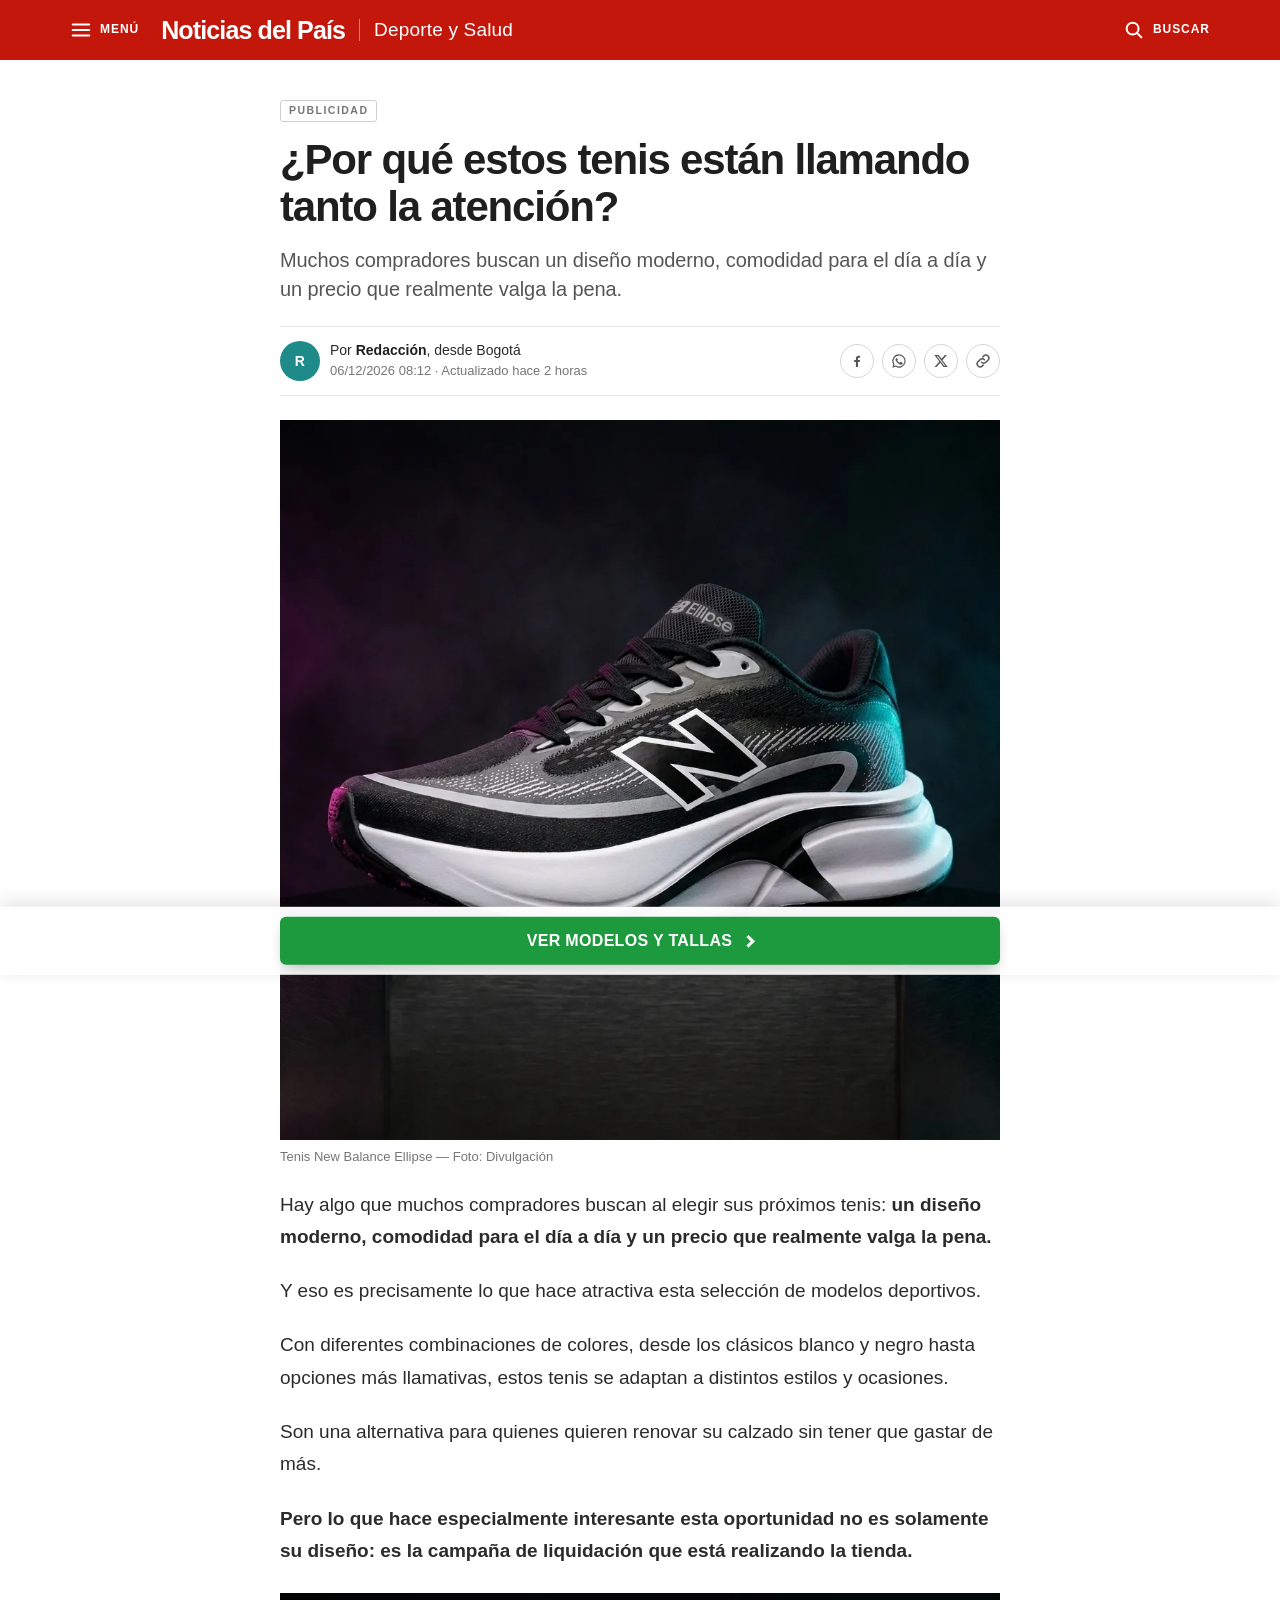
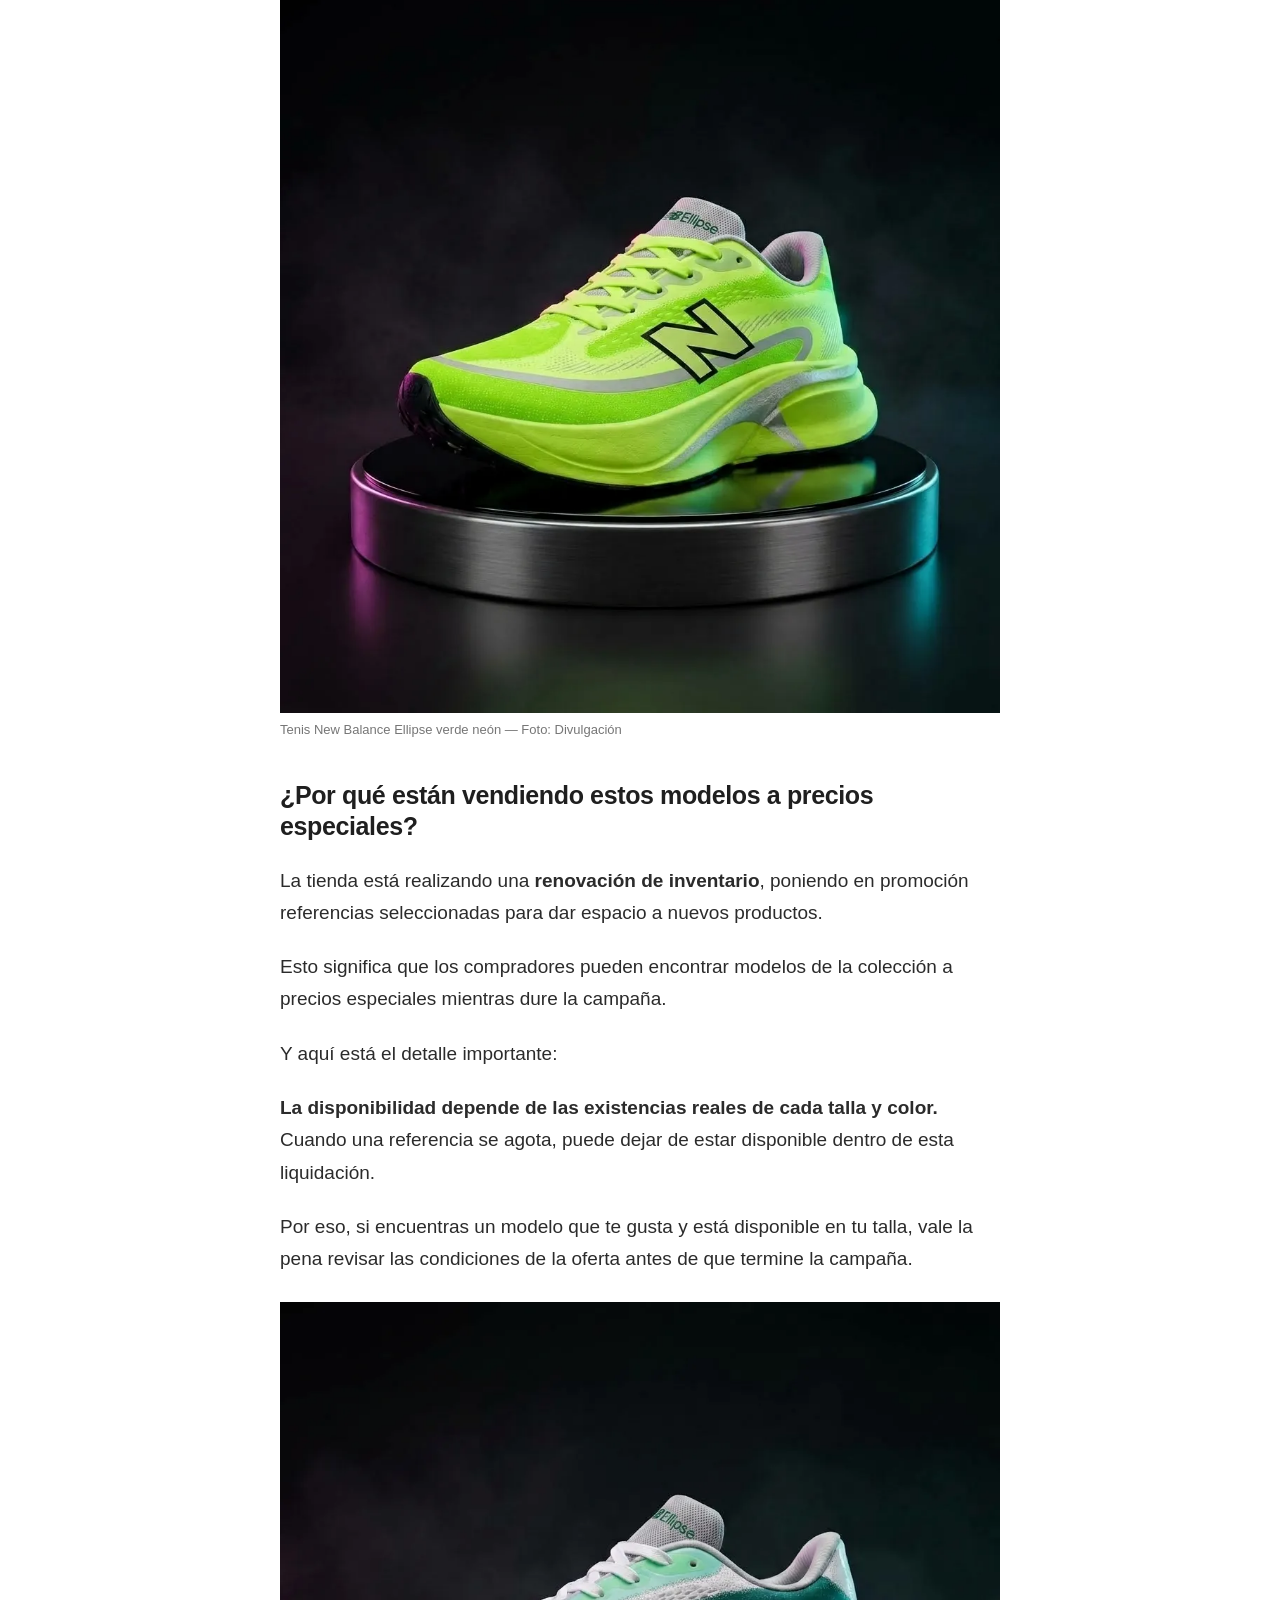
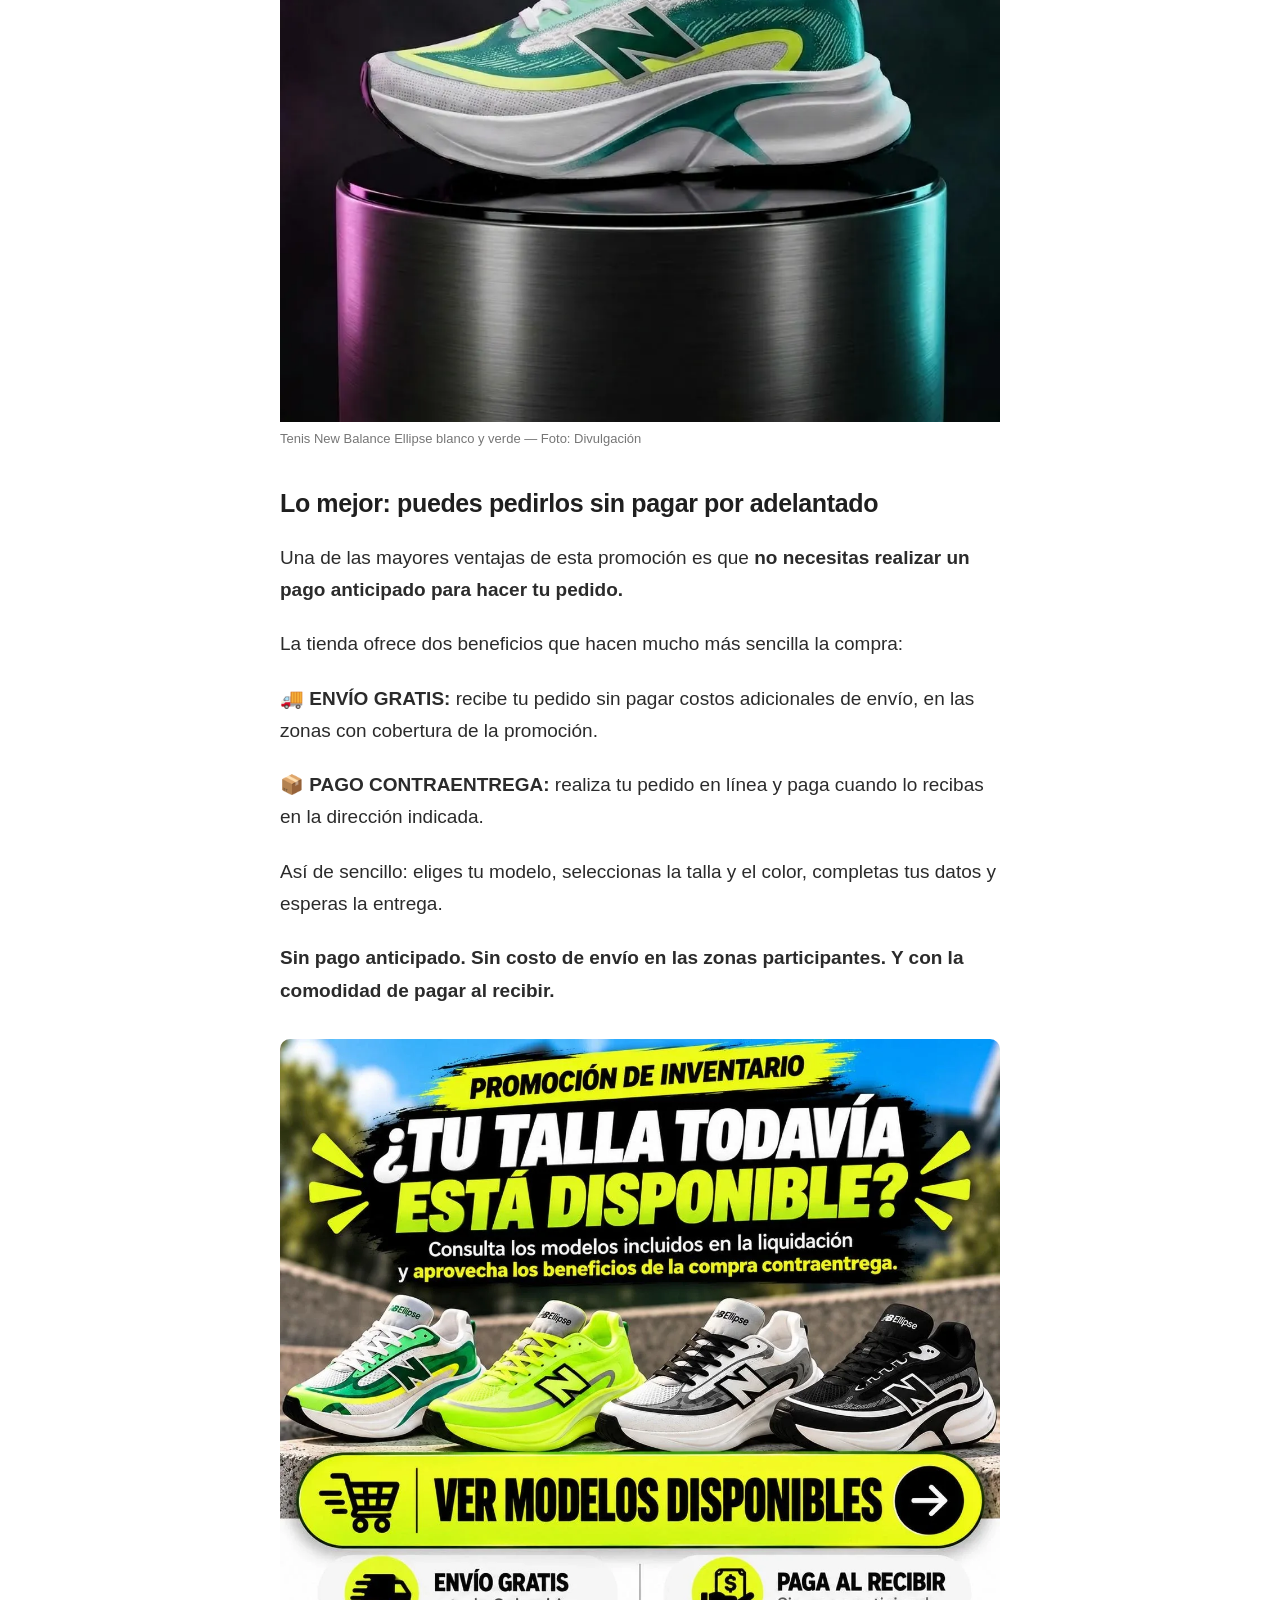
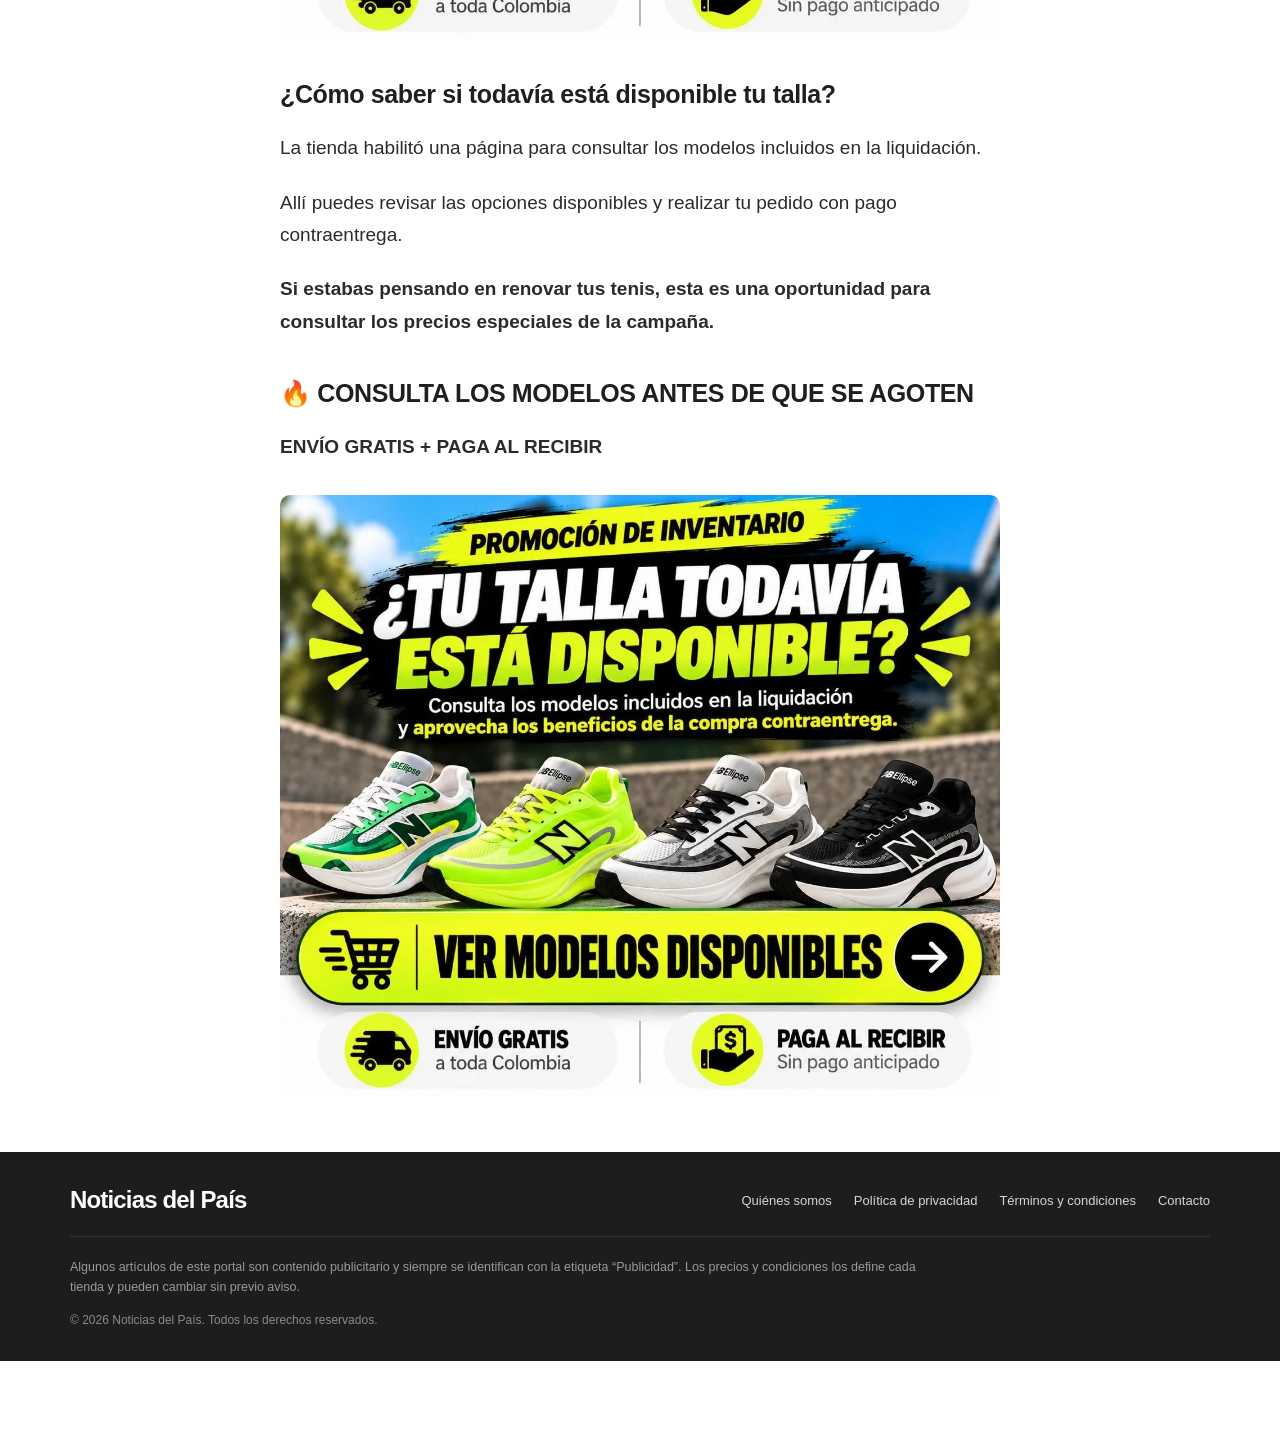
==== new-balance-ellipse-v2/index.html @ cc27272f "Versión 2 del artículo con nueva copy y banner como botón Co-Authored-By: Claude Opus 5.5 <noreply@a" ====
<!DOCTYPE html><html lang="es-CO"><head>
<meta charset="utf-8">
<meta name="viewport" content="width=device-width, initial-scale=1">
<title>¿Por qué estos tenis están llamando tanto la atención?</title>
<meta name="description" content="Promoción de inventario: consulta los modelos incluidos en la liquidación, con envío gratis y pago contraentrega.">
<meta name="robots" content="noindex, nofollow">
<meta property="og:type" content="article">
<meta property="og:title" content="¿Por qué estos tenis están llamando tanto la atención?">
<meta property="og:description" content="Promoción de inventario: consulta los modelos incluidos en la liquidación, con envío gratis y pago contraentrega.">
<meta property="og:image" content="https://noticiasdelpais.online/images/ellipse-banner-liquidacion.webp">
<meta property="og:url" content="https://noticiasdelpais.online/new-balance-ellipse-v2/">
<meta property="og:locale" content="es_CO">
<meta name="twitter:card" content="summary_large_image">
<link rel="stylesheet" href="/css/advertorial.css">
<style>.adv-cta--img a{display:block;border-radius:10px;overflow:hidden}.adv-cta--img img{display:block;width:100%;height:auto}:root{--adv-primary:#c4170c;--adv-primary-dark:#9e1209;--adv-cta:#1d9a3e;--adv-cta-text:#ffffff;--adv-bg:#ffffff;--adv-text:#2b2b2b;--adv-muted:#555555;--adv-link:#c4170c;--adv-width:720px;--adv-btn-radius:6px;}</style>

<!-- Seguimiento: deja "" en lo que no uses. "on": "click" | "load" | "none" -->
<script>window.ADV_TRACK={"ga":"","gaEvent":"clic_oferta","ads":"","tb":"","tbEvent":"lead","tbView":true,"on":"click","read":true,"page":"new-balance-ellipse-v2"};</script>
<!-- Google Analytics 4: descomenta y reemplaza G-XXXXXXXXXX
<script async src="https://www.googletagmanager.com/gtag/js?id=G-XXXXXXXXXX"></script>
<script>window.dataLayer=window.dataLayer||[];function gtag(){dataLayer.push(arguments);}gtag('js',new Date());gtag('config',"G-XXXXXXXXXX");</script>
-->
<!-- Taboola: descomenta y reemplaza 0000000 por el ID de tu cuenta
<script>window._tfa=window._tfa||[];window._tfa.push({notify:'event',name:'page_view',id:0000000});!function(t,f,a,x){if(!document.getElementById(x)){t.async=1;t.src=a;t.id=x;f.parentNode.insertBefore(t,f);}}(document.createElement('script'),document.getElementsByTagName('script')[0],'//cdn.taboola.com/libtrc/unip/0000000/tfa.js','tb_tfa_script');</script>
-->

</head>
<body data-pass-params="1">


<header class="adv-header">
  <div class="adv-header-in">
    <button class="adv-menu-btn" type="button" data-drawer-open="" aria-label="Abrir menú">
      <svg viewBox="0 0 24 24" aria-hidden="true"><path d="M3 6h18M3 12h18M3 18h18"></path></svg><span class="adv-menu-txt">MENÚ</span>
    </button>
    <a class="adv-brand" href="/">Noticias del País</a>
    <span class="adv-editoria">Deporte y Salud</span>
    <span class="adv-header-sp"></span>
    <button class="adv-search-btn" type="button" data-search-open="" aria-label="Buscar">
      <svg viewBox="0 0 24 24" aria-hidden="true"><circle cx="10.5" cy="10.5" r="6.5"></circle><path d="m20 20-4.6-4.6"></path></svg><span class="adv-search-txt">BUSCAR</span>
    </button>
  </div>
  <form class="adv-search" action="/" method="get" role="search" data-search="" hidden="">
    <div class="adv-search-in">
      <input type="search" name="q" placeholder="Buscar en Noticias del País" aria-label="Buscar" autocomplete="off">
      <button type="submit">Buscar</button>
    </div>
  </form>
</header>
<div class="adv-drawer" data-drawer="">
  <div class="adv-drawer-bg" data-drawer-close=""></div>
  <div class="adv-drawer-panel" role="dialog" aria-label="Menú">
    <div class="adv-drawer-head"><a class="adv-brand" href="/">Noticias del País</a><button class="adv-drawer-close" type="button" data-drawer-close="" aria-label="Cerrar menú">×</button></div>
    <nav>
      <a href="/">Inicio</a>
      <a href="/seccion/deporte-y-salud">Deporte y Salud</a>
      <a href="/seccion/hogar-y-cocina">Hogar y Cocina</a>
      <a href="/seccion/tecnologia">Tecnología</a>
      <a href="/seccion/moda-y-belleza">Moda y Belleza</a>
    </nav>
    <nav class="adv-drawer-legal">
      <a href="/quienes-somos">Quiénes somos</a>
      <a href="/politica-de-privacidad">Política de privacidad</a>
      <a href="/terminos-y-condiciones">Términos y condiciones</a>
      <a href="/contacto">Contacto</a>
    </nav>
  </div>
</div>

<main class="adv-main">
  <article class="adv-article" data-article="">
    <p class="adv-adlabel">Publicidad</p>
    <h1 class="adv-headline">¿Por qué estos tenis están llamando tanto la atención?</h1>
    <p class="adv-sub">Muchos compradores buscan un diseño moderno, comodidad para el día a día y un precio que realmente valga la pena.</p>
    <div class="adv-meta">
      <div class="adv-author">
        <span class="adv-avatar adv-avatar--initial" style="background:#1f8a8a" aria-hidden="true">R</span>
        <div>
          <p class="adv-author-by">Por <strong>Redacción</strong>, desde Bogotá</p>
          <p class="adv-author-date"><span class="adv-date" data-date="data">13/10/2026</span> 08:12 · Actualizado hace 2 horas</p>
        </div>
      </div>
      <div class="adv-share" aria-label="Compartir">
        <a href="https://www.facebook.com/sharer/sharer.php?u=https%3A%2F%2Fnoticiasdelpais.online%2Fnew-balance-ellipse-v2%2F" data-share="facebook" aria-label="Compartir en Facebook" title="Compartir en Facebook" target="_blank" rel="noopener"><svg viewBox="0 0 24 24" aria-hidden="true"><path d="M13.5 21v-7.6h2.6l.4-3h-3V8.5c0-.9.3-1.5 1.5-1.5h1.6V4.3a21 21 0 0 0-2.3-.1c-2.3 0-3.9 1.4-3.9 4V10.4H7.8v3h2.6V21h3.1z"></path></svg></a>
        <a href="https://api.whatsapp.com/send?text=%C2%BFPor%20qu%C3%A9%20estos%20tenis%20est%C3%A1n%20llamando%20tanto%20la%20atenci%C3%B3n%3F%20https%3A%2F%2Fnoticiasdelpais.online%2Fnew-balance-ellipse-v2%2F" data-share="whatsapp" aria-label="Compartir en WhatsApp" title="Compartir en WhatsApp" target="_blank" rel="noopener"><svg viewBox="0 0 24 24" aria-hidden="true"><path d="M12 2a10 10 0 0 0-8.6 15.1L2 22l5-1.3A10 10 0 1 0 12 2zm0 18.2a8.2 8.2 0 0 1-4.2-1.2l-.3-.2-3 .8.8-2.9-.2-.3A8.2 8.2 0 1 1 12 20.2zm4.5-6.1c-.2-.1-1.5-.7-1.7-.8-.2-.1-.4-.1-.6.1l-.8 1c-.1.2-.3.2-.5.1a6.7 6.7 0 0 1-3.3-2.9c-.2-.4.2-.4.7-1.3.1-.2 0-.3 0-.4l-.8-1.8c-.2-.5-.4-.4-.6-.4h-.5a1 1 0 0 0-.7.3 3 3 0 0 0-.9 2.2 5.2 5.2 0 0 0 1.1 2.7 11.8 11.8 0 0 0 4.5 4c1.7.7 2.3.8 3.2.6.5-.1 1.5-.6 1.7-1.2.2-.6.2-1.1.2-1.2-.1-.1-.2-.2-.5-.3z"></path></svg></a>
        <a href="https://twitter.com/intent/tweet?url=https%3A%2F%2Fnoticiasdelpais.online%2Fnew-balance-ellipse-v2%2F" data-share="x" aria-label="Compartir en X" title="Compartir en X" target="_blank" rel="noopener"><svg viewBox="0 0 24 24" aria-hidden="true"><path d="M17.8 3h3.1l-6.8 7.7L22 21h-6.2l-4.9-6.4L5.3 21H2.2l7.3-8.3L2 3h6.4l4.4 5.8L17.8 3zm-1.1 16.2h1.7L7.4 4.7H5.6l11.1 14.5z"></path></svg></a>
        <a href="https://noticiasdelpais.online/new-balance-ellipse-v2/" data-share="copy" aria-label="Copiar enlace" title="Copiar enlace" target="_blank" rel="noopener"><svg viewBox="0 0 24 24" aria-hidden="true"><path style="fill:none;stroke:currentColor;stroke-width:2.2;stroke-linecap:round" d="M10 14a4.5 4.5 0 0 0 6.4 0l3-3a4.5 4.5 0 0 0-6.4-6.4l-1.2 1.2M14 10a4.5 4.5 0 0 0-6.4 0l-3 3a4.5 4.5 0 0 0 6.4 6.4l1.2-1.2"></path></svg></a>
      </div>
    </div>
    <figure class="adv-figure adv-hero">
      <a href="https://tiendaviral.online/products/tenis-new-balance-ellipse" data-cta=""><img src="/images/ellipse-negro.webp" alt="Tenis New Balance Ellipse" width="1024" height="1024" fetchpriority="high" decoding="async"></a>
      <figcaption>Tenis New Balance Ellipse — Foto: Divulgación</figcaption>
    </figure>

    <div class="adv-body">
      <p class="adv-p">Hay algo que muchos compradores buscan al elegir sus próximos tenis: <strong>un diseño moderno, comodidad para el día a día y un precio que realmente valga la pena.</strong></p>
      <p class="adv-p">Y eso es precisamente lo que hace atractiva esta selección de modelos deportivos.</p>
      <p class="adv-p">Con diferentes combinaciones de colores, desde los clásicos blanco y negro hasta opciones más llamativas, estos tenis se adaptan a distintos estilos y ocasiones.</p>
      <p class="adv-p">Son una alternativa para quienes quieren renovar su calzado sin tener que gastar de más.</p>
      <p class="adv-p"><strong>Pero lo que hace especialmente interesante esta oportunidad no es solamente su diseño: es la campaña de liquidación que está realizando la tienda.</strong></p>
      <figure class="adv-figure"><a href="https://tiendaviral.online/products/tenis-new-balance-ellipse" data-cta=""><img src="/images/ellipse-verde-neon.webp" alt="Tenis New Balance Ellipse verde neón" width="1024" height="1024" loading="lazy" decoding="async"></a><figcaption>Tenis New Balance Ellipse verde neón — Foto: Divulgación</figcaption></figure>
      <h2 class="adv-h2">¿Por qué están vendiendo estos modelos a precios especiales?</h2>
      <p class="adv-p">La tienda está realizando una <strong>renovación de inventario</strong>, poniendo en promoción referencias seleccionadas para dar espacio a nuevos productos.</p>
      <p class="adv-p">Esto significa que los compradores pueden encontrar modelos de la colección a precios especiales mientras dure la campaña.</p>
      <p class="adv-p">Y aquí está el detalle importante:</p>
      <p class="adv-p"><strong>La disponibilidad depende de las existencias reales de cada talla y color.</strong> Cuando una referencia se agota, puede dejar de estar disponible dentro de esta liquidación.</p>
      <p class="adv-p">Por eso, si encuentras un modelo que te gusta y está disponible en tu talla, vale la pena revisar las condiciones de la oferta antes de que termine la campaña.</p>
      <figure class="adv-figure"><a href="https://tiendaviral.online/products/tenis-new-balance-ellipse" data-cta=""><img src="/images/ellipse-blanco-verde.webp" alt="Tenis New Balance Ellipse blanco y verde" width="1024" height="1024" loading="lazy" decoding="async"></a><figcaption>Tenis New Balance Ellipse blanco y verde — Foto: Divulgación</figcaption></figure>
      <h2 class="adv-h2">Lo mejor: puedes pedirlos sin pagar por adelantado</h2>
      <p class="adv-p">Una de las mayores ventajas de esta promoción es que <strong>no necesitas realizar un pago anticipado para hacer tu pedido.</strong></p>
      <p class="adv-p">La tienda ofrece dos beneficios que hacen mucho más sencilla la compra:</p>
      <p class="adv-p"><strong>🚚 ENVÍO GRATIS:</strong> recibe tu pedido sin pagar costos adicionales de envío, en las zonas con cobertura de la promoción.</p>
      <p class="adv-p"><strong>📦 PAGO CONTRAENTREGA:</strong> realiza tu pedido en línea y paga cuando lo recibas en la dirección indicada.</p>
      <p class="adv-p">Así de sencillo: eliges tu modelo, seleccionas la talla y el color, completas tus datos y esperas la entrega.</p>
      <p class="adv-p"><strong>Sin pago anticipado. Sin costo de envío en las zonas participantes. Y con la comodidad de pagar al recibir.</strong></p>
      <div class="adv-cta adv-cta--img"><a href="https://tiendaviral.online/products/tenis-new-balance-ellipse" data-cta=""><img src="/images/ellipse-banner-liquidacion.webp" alt="Ver modelos y tallas disponibles — Envío gratis y paga al recibir" width="1280" height="1067" loading="lazy" decoding="async"></a></div>
      <h2 class="adv-h2">¿Cómo saber si todavía está disponible tu talla?</h2>
      <p class="adv-p">La tienda habilitó una página para consultar los modelos incluidos en la liquidación.</p>
      <p class="adv-p">Allí puedes revisar las opciones disponibles y realizar tu pedido con pago contraentrega.</p>
      <p class="adv-p"><strong>Si estabas pensando en renovar tus tenis, esta es una oportunidad para consultar los precios especiales de la campaña.</strong></p>
      <h2 class="adv-h2">🔥 CONSULTA LOS MODELOS ANTES DE QUE SE AGOTEN</h2>
      <p class="adv-p"><strong>ENVÍO GRATIS + PAGA AL RECIBIR</strong></p>
      <div class="adv-cta adv-cta--img"><a href="https://tiendaviral.online/products/tenis-new-balance-ellipse" data-cta=""><img src="/images/ellipse-banner-liquidacion.webp" alt="Ver modelos y tallas disponibles — Envío gratis y paga al recibir" width="1280" height="1067" loading="lazy" decoding="async"></a></div>
    </div>
  </article>


</main>

<footer class="adv-footer">
  <div class="adv-footer-in">
    <div class="adv-footer-top">
      <a class="adv-footer-home" href="/"><span class="adv-brand">Noticias del País</span></a>
      <nav class="adv-footer-links">
        <a href="/quienes-somos">Quiénes somos</a>
        <a href="/politica-de-privacidad">Política de privacidad</a>
        <a href="/terminos-y-condiciones">Términos y condiciones</a>
        <a href="/contacto">Contacto</a>
      </nav>
    </div>
    <div class="adv-footer-disclaimer">Algunos artículos de este portal son contenido publicitario y siempre se identifican con la etiqueta “Publicidad”. Los precios y condiciones los define cada tienda y pueden cambiar sin previo aviso.</div>
    <p class="adv-footer-copy">© <span class="adv-date" data-date="ano">2026</span> Noticias del País. Todos los derechos reservados.</p>
  </div>
</footer>

<div class="adv-sticky" data-sticky="">
  <a class="adv-btn is-pulse" href="https://tiendaviral.online/products/tenis-new-balance-ellipse" data-cta="">VER MODELOS Y TALLAS</a></div>

<script src="/js/advertorial.js" defer=""></script>

</body></html>
---- css/advertorial.css ----
/* Portal de notícias + advertoriais. Cores: aba Aparência (matéria) e Configurações → Portal (página inicial). */
:root {
  --adv-primary: #c4170c;
  --adv-primary-dark: #9e1209;
  --adv-cta: #1d9a3e;
  --adv-cta-text: #ffffff;
  --adv-bg: #ffffff;
  --adv-text: #2b2b2b;
  --adv-muted: #555555;
  --adv-faint: #767676;
  --adv-link: #c4170c;
  --adv-width: 720px;
  --adv-btn-radius: 6px;
  --adv-font: -apple-system, BlinkMacSystemFont, "Segoe UI", Roboto, "Helvetica Neue", "Noto Sans", Arial, sans-serif, "Apple Color Emoji", "Segoe UI Emoji";
  --adv-title-font: var(--adv-font);
  --adv-line: #e5e5e5;
  --adv-soft: #f5f5f5;
  --adv-site: 1180px;
}

*, *::before, *::after { box-sizing: border-box; }
html { -webkit-text-size-adjust: 100%; text-size-adjust: 100%; }
body {
  margin: 0;
  background: var(--adv-bg);
  color: var(--adv-text);
  font-family: var(--adv-font);
  line-height: 1.6;
  -webkit-font-smoothing: antialiased;
  overflow-wrap: break-word;
}
img, video, iframe { max-width: 100%; }
img, video { display: block; height: auto; }
a { color: var(--adv-link); }
strong, b { font-weight: 700; }
mark { background: #fff1a8; color: inherit; padding: 0 .12em; }
button { font: inherit; }
.adv-sr { position: absolute; width: 1px; height: 1px; overflow: hidden; clip: rect(0 0 0 0); white-space: nowrap; }

/* Topo ----------------------------------------------------------------- */
.adv-draft-bar { background: #1f2937; color: #fff; text-align: center; font-size: 13px; padding: 8px 16px; }
.adv-header { background: var(--adv-primary); color: #fff; position: relative; z-index: 30; }
.adv-header-in {
  max-width: var(--adv-site); margin: 0 auto; height: 60px; padding: 0 12px;
  display: flex; align-items: center; gap: 14px;
}
.adv-menu-btn, .adv-search-btn {
  flex: 0 0 auto; display: inline-flex; align-items: center; gap: 8px;
  height: 40px; padding: 0 8px; border: 0; border-radius: 4px; background: none; color: #fff; cursor: pointer;
  font-size: 12px; font-weight: 700; letter-spacing: .08em; text-decoration: none;
}
.adv-menu-btn:hover, .adv-search-btn:hover { background: rgba(255, 255, 255, .12); }
.adv-menu-btn svg, .adv-search-btn svg { width: 22px; height: 22px; fill: none; stroke: currentColor; stroke-width: 2.2; stroke-linecap: round; }
.adv-brand {
  display: inline-flex; align-items: center; min-width: 0;
  color: #fff; text-decoration: none; font-weight: 800; font-size: 25px; line-height: 1; letter-spacing: -.035em; white-space: nowrap;
}
.adv-brand img { height: 32px; width: auto; }
.adv-editoria {
  min-width: 0; padding-left: 14px; border-left: 1px solid rgba(255, 255, 255, .45);
  font-size: 19px; line-height: 1.2; font-weight: 400; letter-spacing: .01em; white-space: nowrap; overflow: hidden; text-overflow: ellipsis;
}
.adv-header-sp { flex: 1; }

.adv-nav { background: #fff; border-bottom: 1px solid var(--adv-line); }
.adv-nav-in {
  max-width: var(--adv-site); margin: 0 auto; padding: 0 12px;
  display: flex; gap: 4px; overflow-x: auto; scrollbar-width: none;
}
.adv-nav-in::-webkit-scrollbar { display: none; }
.adv-nav a {
  flex: 0 0 auto; padding: 12px 10px 10px; border-bottom: 3px solid transparent;
  color: #444; text-decoration: none; font-size: 13.5px; font-weight: 600; white-space: nowrap;
}
.adv-nav a:hover { color: var(--adv-primary); }
.adv-nav a.is-active { color: var(--adv-primary); border-bottom-color: var(--adv-primary); }

/* Menu lateral */
.adv-drawer { position: fixed; inset: 0; z-index: 60; visibility: hidden; }
.adv-drawer.is-open { visibility: visible; }
.adv-drawer-bg { position: absolute; inset: 0; background: rgba(0, 0, 0, .45); opacity: 0; transition: opacity .2s; }
.adv-drawer.is-open .adv-drawer-bg { opacity: 1; }
.adv-drawer-panel {
  position: absolute; top: 0; bottom: 0; left: 0; width: min(320px, 86vw); background: #fff;
  transform: translateX(-100%); transition: transform .22s ease; overflow-y: auto; display: flex; flex-direction: column;
}
.adv-drawer.is-open .adv-drawer-panel { transform: none; }
.adv-drawer-head { display: flex; align-items: center; justify-content: space-between; height: 60px; padding: 0 8px 0 18px; background: var(--adv-primary); color: #fff; }
.adv-drawer-head .adv-brand { font-size: 22px; }
.adv-drawer-close { width: 40px; height: 40px; border: 0; background: none; color: #fff; font-size: 26px; cursor: pointer; }
.adv-drawer nav { padding: 8px 0; }
.adv-drawer nav a { display: block; padding: 13px 20px; color: var(--adv-text); text-decoration: none; font-weight: 600; font-size: 15px; border-bottom: 1px solid var(--adv-soft); }
.adv-drawer nav a:hover { color: var(--adv-primary); background: #fafafa; }

/* Matéria -------------------------------------------------------------- */
.adv-main { max-width: calc(var(--adv-width) + 40px); margin: 0 auto; padding: 36px 20px 56px; }
.adv-adlabel {
  display: inline-block; margin: 0 0 14px; padding: 3px 8px;
  border: 1px solid #cfcfcf; border-radius: 3px;
  font-size: 10.5px; line-height: 1.3; font-weight: 700; letter-spacing: .14em; text-transform: uppercase; color: var(--adv-faint);
}
.adv-headline {
  margin: 0; font-family: var(--adv-title-font);
  font-size: 42px; line-height: 1.12; font-weight: 800; letter-spacing: -.028em; color: #1f1f1f;
}
.adv-sub { margin: 16px 0 0; font-size: 20px; line-height: 1.45; color: var(--adv-muted); letter-spacing: -.005em; }

.adv-meta {
  display: flex; align-items: center; justify-content: space-between; gap: 14px; flex-wrap: wrap;
  margin: 22px 0 0; padding: 14px 0; border-top: 1px solid var(--adv-line); border-bottom: 1px solid var(--adv-line);
}
.adv-author { display: flex; align-items: center; gap: 10px; min-width: 0; }
.adv-author-pic { width: 40px; height: 40px; border-radius: 50%; object-fit: cover; flex: 0 0 auto; }
.adv-author-by { margin: 0; font-size: 14px; line-height: 1.35; color: var(--adv-text); }
.adv-author-by strong { color: #1f1f1f; }
.adv-author-date { margin: 2px 0 0; font-size: 13px; line-height: 1.35; color: var(--adv-faint); }
.adv-share { display: flex; gap: 8px; }
.adv-share a {
  display: inline-grid; place-items: center; width: 34px; height: 34px; border-radius: 50%;
  border: 1px solid #d6d6d6; color: #555; transition: background .15s, color .15s, border-color .15s;
}
.adv-share a:hover { background: var(--adv-primary); border-color: var(--adv-primary); color: #fff; }
.adv-share svg { width: 16px; height: 16px; fill: currentColor; }

.adv-figure { margin: 26px 0 0; }
.adv-hero { margin-top: 24px; }
.adv-figure img, .adv-figure video { width: 100%; }
.adv-figure a { display: block; }
.adv-figure figcaption { margin-top: 8px; font-size: 13px; line-height: 1.45; color: var(--adv-faint); }
.adv-embed { position: relative; aspect-ratio: 16 / 9; background: #000; }
.adv-embed iframe { position: absolute; inset: 0; width: 100%; height: 100%; border: 0; }

.adv-body { margin-top: 6px; }
.adv-p { margin: 22px 0 0; font-size: 19px; line-height: 1.7; }
.adv-p a, .adv-list a, .adv-box a { font-weight: 600; text-underline-offset: 3px; }
.adv-h2 {
  margin: 40px 0 0; font-family: var(--adv-title-font);
  font-size: 25px; line-height: 1.25; font-weight: 800; letter-spacing: -.015em; color: #1f1f1f;
}

.adv-list { margin: 22px 0 0; padding: 0; list-style: none; font-size: 18px; line-height: 1.6; }
.adv-list li { position: relative; padding-left: 34px; margin-top: 12px; }
.adv-list li::before { position: absolute; left: 0; top: .18em; display: grid; place-items: center; width: 22px; height: 22px; border-radius: 50%; font-size: 13px; font-weight: 800; line-height: 1; }
.adv-list--check li::before { content: "✓"; background: #e3f4e7; color: #16843a; }
.adv-list--x li::before { content: "✕"; background: #fde8e7; color: #c62828; font-size: 11px; }
.adv-list--bullet li { padding-left: 22px; }
.adv-list--bullet li::before { content: ""; top: .62em; left: 4px; width: 8px; height: 8px; background: var(--adv-primary); }
.adv-list--number { counter-reset: adv; }
.adv-list--number li { counter-increment: adv; }
.adv-list--number li::before { content: counter(adv); background: var(--adv-primary); color: #fff; font-size: 12px; }

.adv-box { margin: 30px 0 0; padding: 18px 20px; border-left: 4px solid; border-radius: 0 4px 4px 0; font-size: 17px; line-height: 1.6; }
.adv-box-title { margin: 0 0 4px; font-weight: 800; text-transform: uppercase; font-size: 13px; letter-spacing: .07em; }
.adv-box-text { margin: 0; }
.adv-box-text + .adv-box-text { margin-top: 10px; }
.adv-box--alerta { background: #fff8e0; border-color: #e0a100; }
.adv-box--alerta .adv-box-title { color: #8a6100; }
.adv-box--urgente { background: #fdeeed; border-color: #c62828; }
.adv-box--urgente .adv-box-title { color: #b71c1c; }
.adv-box--info { background: var(--adv-soft); border-color: #8d8d8d; }
.adv-box--sucesso { background: #e9f6ec; border-color: #16843a; }
.adv-box--sucesso .adv-box-title { color: #12682e; }

.adv-quote { margin: 34px 0 0; padding: 2px 0 2px 22px; border-left: 4px solid var(--adv-primary); }
.adv-quote-text { margin: 0; font-family: var(--adv-title-font); font-size: 22px; line-height: 1.45; font-weight: 700; letter-spacing: -.01em; color: #1f1f1f; }
.adv-quote-text + .adv-quote-text { margin-top: 10px; }
.adv-quote cite { display: block; margin-top: 10px; font-style: normal; font-size: 14px; color: var(--adv-faint); }

/* Leia também */
.adv-related { margin: 32px 0 0; padding: 14px 0 4px; border-top: 3px solid var(--adv-primary); }
.adv-related-title { margin: 0 0 4px; font-size: 13px; font-weight: 800; letter-spacing: .07em; text-transform: uppercase; color: var(--adv-primary); }
.adv-related ul { margin: 0; padding: 0; list-style: none; }
.adv-related li { position: relative; padding: 10px 0 10px 18px; border-bottom: 1px solid var(--adv-line); }
.adv-related li:last-child { border-bottom: 0; }
.adv-related li::before { content: ""; position: absolute; left: 0; top: 1.05em; border: 5px solid transparent; border-left: 7px solid var(--adv-primary); }
.adv-related a { color: #1f1f1f; text-decoration: none; font-size: 17px; line-height: 1.4; font-weight: 700; }
.adv-related a:hover { color: var(--adv-primary); text-decoration: underline; }

.adv-html { margin-top: 22px; }

/* Botão de compra ------------------------------------------------------ */
.adv-cta { margin-top: 32px; text-align: center; }
.adv-cta-lead { margin: 0 0 4px; font-size: 18px; line-height: 1.55; font-weight: 600; text-align: left; }
.adv-btn {
  display: flex; align-items: center; justify-content: center; gap: 10px;
  width: 100%; margin-top: 16px; padding: 19px 18px;
  border-radius: var(--adv-btn-radius); background: var(--adv-cta); color: var(--adv-cta-text);
  text-align: center; text-decoration: none; text-transform: uppercase;
  font-size: 19px; line-height: 1.25; font-weight: 800; letter-spacing: .02em;
  box-shadow: 0 6px 16px -6px rgba(0, 0, 0, .35);
  transition: filter .15s, transform .15s;
}
.adv-btn::after { content: ""; flex: 0 0 auto; width: 9px; height: 9px; border-top: 3px solid currentColor; border-right: 3px solid currentColor; transform: rotate(45deg); margin-left: 2px; }
.adv-btn:hover { filter: brightness(1.06); }
.adv-btn:active { transform: scale(.99); }
.adv-btn.is-pulse { animation: advPulse 2s ease-out infinite; }
@keyframes advPulse {
  0% { box-shadow: 0 0 0 0 rgba(29, 154, 62, .5); box-shadow: 0 0 0 0 color-mix(in srgb, var(--adv-cta) 50%, transparent); }
  70% { box-shadow: 0 0 0 14px rgba(29, 154, 62, 0); box-shadow: 0 0 0 14px color-mix(in srgb, var(--adv-cta) 0%, transparent); }
  100% { box-shadow: 0 0 0 0 rgba(29, 154, 62, 0); }
}
@media (prefers-reduced-motion: reduce) { .adv-btn.is-pulse { animation: none; } }
.adv-cta-note { display: flex; align-items: center; justify-content: center; gap: 6px; margin: 10px 0 0; font-size: 13px; color: var(--adv-faint); }
.adv-cta-note svg { width: 13px; height: 13px; fill: currentColor; flex: 0 0 auto; }

/* Cartão de oferta */
.adv-offer {
  position: relative; display: grid; grid-template-columns: 42% 1fr; gap: 0;
  margin: 34px 0 0; border: 1px solid #dcdcdc; border-radius: 8px; overflow: hidden; background: #fff;
  box-shadow: 0 10px 30px -18px rgba(0, 0, 0, .35);
}
.adv-offer-media { position: relative; background: var(--adv-soft); }
.adv-offer-media img { width: 100%; height: 100%; object-fit: cover; }
.adv-offer-badge {
  position: absolute; top: 12px; left: 12px; padding: 5px 9px; border-radius: 4px;
  background: var(--adv-primary); color: #fff; font-size: 13px; font-weight: 800; letter-spacing: .02em;
}
.adv-offer-info { padding: 22px 22px 20px; display: flex; flex-direction: column; justify-content: center; }
.adv-offer-kicker { margin: 0; font-size: 11.5px; font-weight: 800; letter-spacing: .1em; text-transform: uppercase; color: var(--adv-primary); }
.adv-offer-name { margin: 6px 0 0; font-size: 20px; line-height: 1.25; font-weight: 800; letter-spacing: -.01em; color: #1f1f1f; }
.adv-offer-old { margin: 12px 0 0; font-size: 15px; color: var(--adv-faint); }
.adv-offer-old s { text-decoration-thickness: 1.5px; }
.adv-offer-price { margin: 2px 0 0; font-size: 30px; line-height: 1.15; font-weight: 800; letter-spacing: -.02em; color: #16843a; }
.adv-offer-price small { font-size: 15px; font-weight: 600; color: var(--adv-muted); letter-spacing: 0; }
.adv-offer-extra { margin: 4px 0 0; font-size: 14px; color: var(--adv-muted); }
.adv-offer .adv-btn { margin-top: 16px; padding: 16px 14px; font-size: 17px; }
.adv-offer .adv-cta-note { margin-top: 8px; font-size: 12.5px; }

/* Comentários ---------------------------------------------------------- */
.adv-comments { margin-top: 52px; }
.adv-comments-head { display: flex; align-items: baseline; justify-content: space-between; gap: 12px; padding-bottom: 12px; border-bottom: 3px solid #1f1f1f; }
.adv-comments-title { margin: 0; font-size: 21px; line-height: 1.3; font-weight: 800; letter-spacing: -.01em; }
.adv-comments-sort { font-size: 13px; color: var(--adv-faint); white-space: nowrap; }
.adv-comment { display: flex; gap: 12px; padding: 18px 0; border-bottom: 1px solid var(--adv-line); }
.adv-comment.is-reply { margin-left: 52px; padding-top: 14px; }
.adv-comment-main { flex: 1; min-width: 0; }
.adv-comment-top { margin: 0; display: flex; flex-wrap: wrap; align-items: baseline; gap: 2px 8px; }
.adv-comment-name { font-size: 15px; font-weight: 700; color: #1f1f1f; }
.adv-comment-time { font-size: 13px; color: var(--adv-faint); }
.adv-comment-text { margin: 4px 0 0; font-size: 16px; line-height: 1.6; }
.adv-comment-actions { display: flex; gap: 16px; margin: 8px 0 0; font-size: 13px; font-weight: 600; color: var(--adv-faint); }
.adv-comment-actions span { display: inline-flex; align-items: center; gap: 5px; }
.adv-comment-actions svg { width: 14px; height: 14px; fill: none; stroke: currentColor; stroke-width: 2; }
.adv-avatar { flex: 0 0 auto; width: 40px; height: 40px; border-radius: 50%; object-fit: cover; }
.adv-avatar--initial { display: inline-grid; place-items: center; color: #fff; font-weight: 700; font-size: 14px; letter-spacing: .02em; }
.adv-comments-more { display: block; width: 100%; margin-top: 18px; padding: 12px; border: 1px solid #cfcfcf; border-radius: 4px; background: #fff; color: #333; font-weight: 700; font-size: 14px; cursor: pointer; }

/* Comentários estilo Facebook */
.adv-comments--facebook .adv-comment { border-bottom: 0; padding: 8px 0; }
.adv-comments--facebook .adv-comment-bubble { display: inline-block; max-width: 100%; background: #f0f2f5; border-radius: 18px; padding: 8px 14px; }
.adv-comments--facebook .adv-comment-text { margin-top: 1px; font-size: 15px; line-height: 1.45; color: #050505; }
.adv-comments--facebook .adv-comment-actions { margin: 4px 0 0 14px; font-size: 12px; color: #65676b; }

/* Veja também (outras matérias) ---------------------------------------- */
.adv-more { margin-top: 52px; }
.adv-sec-title { margin: 0 0 16px; padding-bottom: 10px; border-bottom: 3px solid var(--adv-primary); font-size: 19px; font-weight: 800; letter-spacing: -.01em; color: #1f1f1f; }
.adv-more-grid { display: grid; grid-template-columns: repeat(3, minmax(0, 1fr)); gap: 20px; }

/* Cartões de notícia (portal e "veja também") -------------------------- */
.adv-card { display: block; color: inherit; text-decoration: none; }
.adv-card-img { position: relative; aspect-ratio: 16 / 10; overflow: hidden; background: var(--adv-soft); }
.adv-card-img img { width: 100%; height: 100%; object-fit: cover; transition: transform .35s ease; }
.adv-card:hover .adv-card-img img { transform: scale(1.03); }
.adv-kicker { display: block; margin: 10px 0 0; font-size: 11.5px; font-weight: 800; letter-spacing: .08em; text-transform: uppercase; color: var(--adv-primary); }
.adv-kicker .adv-tag-ad { color: var(--adv-faint); font-weight: 700; }
.adv-card-title { margin: 4px 0 0; font-size: 17px; line-height: 1.3; font-weight: 800; letter-spacing: -.012em; color: #1f1f1f; }
.adv-card:hover .adv-card-title { color: var(--adv-primary); }
.adv-card-sum { margin: 6px 0 0; font-size: 14.5px; line-height: 1.5; color: var(--adv-muted); }
.adv-card-meta { margin: 8px 0 0; font-size: 12.5px; color: var(--adv-faint); }

/* Página inicial (portal) ----------------------------------------------- */
.pt-main { max-width: var(--adv-site); margin: 0 auto; padding: 28px 20px 56px; }
.pt-top { display: grid; grid-template-columns: minmax(0, 1.65fr) minmax(0, 1fr); gap: 28px; }
.pt-lead .adv-card-img { aspect-ratio: 16 / 9; }
.pt-lead .adv-card-title { font-size: 34px; line-height: 1.12; letter-spacing: -.028em; margin-top: 6px; }
.pt-lead .adv-card-sum { font-size: 17px; }
.pt-top-side { display: grid; gap: 22px; align-content: start; }
.pt-top-side .adv-card-title { font-size: 19px; }
.pt-cols { display: grid; grid-template-columns: minmax(0, 1fr) 320px; gap: 40px; margin-top: 44px; }
.pt-feed .adv-card { display: grid; grid-template-columns: minmax(0, 1fr) 240px; gap: 22px; padding: 22px 0; border-bottom: 1px solid var(--adv-line); }
.pt-feed .adv-card:first-of-type { padding-top: 4px; }
.pt-feed .adv-card-text { order: -1; }
.pt-feed .adv-kicker { margin-top: 0; }
.pt-feed .adv-card-title { font-size: 22px; line-height: 1.22; }
.pt-side { align-self: start; position: sticky; top: 16px; }
.pt-rank { margin: 0; padding: 0; list-style: none; counter-reset: rank; }
.pt-rank li { counter-increment: rank; display: grid; grid-template-columns: 40px 1fr; gap: 6px; padding: 14px 0; border-bottom: 1px solid var(--adv-line); }
.pt-rank li::before { content: counter(rank); font-size: 34px; line-height: 1; font-weight: 800; color: var(--adv-primary); letter-spacing: -.04em; }
.pt-rank a { color: #1f1f1f; text-decoration: none; font-size: 15.5px; line-height: 1.35; font-weight: 700; }
.pt-rank a:hover { color: var(--adv-primary); }
.pt-load { display: block; margin: 26px auto 0; padding: 12px 28px; border: 1px solid var(--adv-primary); border-radius: 4px; background: #fff; color: var(--adv-primary); font-weight: 800; font-size: 13px; letter-spacing: .06em; text-transform: uppercase; cursor: pointer; }

/* Páginas institucionais */
.adv-inst .adv-headline { font-size: 34px; }
.adv-inst .adv-p { font-size: 17px; }

/* Rodapé ---------------------------------------------------------------- */
.adv-footer { background: #1d1d1d; color: #a9a9a9; font-size: 13px; line-height: 1.6; }
.adv-footer-in { max-width: var(--adv-site); margin: 0 auto; padding: 36px 20px 30px; }
.adv-footer-top { display: flex; align-items: center; justify-content: space-between; gap: 18px 28px; flex-wrap: wrap; padding-bottom: 22px; border-bottom: 1px solid #333; }
.adv-footer .adv-brand { font-size: 24px; }
.adv-footer-logo { height: 32px; width: auto; }
.adv-footer-links { display: flex; flex-wrap: wrap; gap: 8px 22px; }
.adv-footer a { color: #d6d6d6; text-decoration: none; }
.adv-footer a:hover { color: #fff; text-decoration: underline; }
.adv-footer-disclaimer { margin: 20px 0 0; font-size: 12.5px; color: #9a9a9a; max-width: 860px; }
.adv-footer-company { margin: 14px 0 0; font-size: 12px; color: #8a8a8a; }
.adv-footer-copy { margin: 14px 0 0; font-size: 12px; color: #8a8a8a; }

/* Botão fixo no rodapé da tela ----------------------------------------- */
.adv-sticky {
  position: fixed; left: 0; right: 0; bottom: 0; z-index: 50;
  padding: 10px 12px calc(10px + env(safe-area-inset-bottom));
  background: rgba(255, 255, 255, .97); box-shadow: 0 -4px 18px rgba(0, 0, 0, .12);
  transform: translateY(110%); transition: transform .25s ease;
}
.adv-sticky.is-visible { transform: none; }
.adv-sticky .adv-btn { max-width: var(--adv-width); margin: 0 auto; padding: 14px; font-size: 16px; }

/* Faixa secundária e busca ---------------------------------------------- */
.adv-topbar { background: var(--adv-primary-dark); color: #fff; text-align: center; padding: 9px 16px; font-size: 14.5px; font-weight: 600; line-height: 1.35; }
.adv-topbar a { color: inherit; }
.adv-search { background: var(--adv-primary-dark); }
.adv-search-in { max-width: var(--adv-site); margin: 0 auto; padding: 10px 12px; display: flex; gap: 8px; }
.adv-search input { flex: 1; min-width: 0; height: 42px; padding: 0 14px; border: 0; border-radius: 4px; font: inherit; font-size: 16px; color: #222; }
.adv-search button { height: 42px; padding: 0 18px; border: 0; border-radius: 4px; background: #fff; color: var(--adv-primary); font-weight: 800; font-size: 13px; letter-spacing: .06em; text-transform: uppercase; cursor: pointer; }
.adv-drawer-legal { margin-top: auto; border-top: 1px solid var(--adv-line); }
.adv-drawer .adv-drawer-legal a { font-size: 13px; font-weight: 500; color: var(--adv-faint); padding: 10px 20px; border: 0; }
.adv-drawer-head .adv-brand img { max-height: 30px; width: auto; }
.adv-offer--noimg { grid-template-columns: minmax(0, 1fr); }
.adv-offer-media a { display: block; height: 100%; }
.adv-footer-home { text-decoration: none !important; }
.adv-footer-company a { color: #bdbdbd; }
.pt-title { margin: 0 0 22px; padding-bottom: 12px; border-bottom: 3px solid var(--adv-primary); font-size: 30px; line-height: 1.15; font-weight: 800; letter-spacing: -.02em; color: #1f1f1f; }
.pt-empty { padding: 60px 16px; text-align: center; color: var(--adv-muted); }
.pt-empty p { margin: 4px 0; }
.pt-top--solo, .pt-cols--solo { grid-template-columns: minmax(0, 1fr); max-width: 860px; }
a.pt-load { display: table; text-decoration: none; }

/* Tablet ------------------------------------------------------------------ */
@media (max-width: 980px) {
  .pt-top, .pt-cols { grid-template-columns: minmax(0, 1fr); }
  .pt-top-side { grid-template-columns: 1fr 1fr; }
  .pt-side { position: static; }
}

/* Celular ----------------------------------------------------------------- */
@media (max-width: 640px) {
  .adv-header-in { height: 54px; padding: 0 6px; gap: 6px; }
  .adv-menu-txt, .adv-search-txt { display: none; }
  .adv-brand { font-size: 22px; }
  .adv-editoria { display: none; }
  .adv-nav-in { padding: 0 6px; }
  .adv-nav a { padding: 11px 9px 9px; font-size: 13px; }
  .adv-main { padding: 22px 16px 44px; }
  .adv-headline { font-size: 29px; line-height: 1.14; letter-spacing: -.024em; }
  .adv-sub { font-size: 17.5px; line-height: 1.45; margin-top: 12px; }
  .adv-meta { margin-top: 18px; padding: 12px 0; }
  .adv-share a { width: 32px; height: 32px; }
  .adv-figure { margin-left: -16px; margin-right: -16px; }
  .adv-figure figcaption { padding: 0 16px; }
  .adv-p { font-size: 18px; line-height: 1.66; margin-top: 20px; }
  .adv-list { font-size: 17px; }
  .adv-h2 { font-size: 22px; margin-top: 34px; }
  .adv-quote-text { font-size: 19px; }
  .adv-related a { font-size: 16px; }
  .adv-btn { font-size: 17px; padding: 18px 12px; }
  .adv-offer { grid-template-columns: minmax(0, 1fr); }
  .adv-offer-media img { aspect-ratio: 4 / 3; height: auto; }
  .adv-offer-info { padding: 18px 16px; }
  .adv-offer-price { font-size: 27px; }
  .adv-comment.is-reply { margin-left: 28px; }
  .adv-more-grid { grid-template-columns: minmax(0, 1fr); gap: 0; }
  .adv-more .adv-card { display: grid; grid-template-columns: 112px minmax(0, 1fr); gap: 14px; padding: 14px 0; border-bottom: 1px solid var(--adv-line); }
  .adv-more .adv-card-img { aspect-ratio: 1; }
  .adv-more .adv-kicker { margin-top: 0; }
  .adv-more .adv-card-title { font-size: 15.5px; }
  .pt-main { padding: 18px 16px 44px; }
  .pt-title { font-size: 24px; margin-bottom: 8px; }
  .adv-topbar { font-size: 13.5px; }
  .pt-lead .adv-card-img { margin: 0 -16px; }
  .pt-lead .adv-card-title { font-size: 26px; }
  .pt-lead .adv-card-sum { font-size: 16px; }
  .pt-top { gap: 8px; }
  .pt-top-side { grid-template-columns: minmax(0, 1fr); gap: 0; }
  .pt-top-side .adv-card, .pt-feed .adv-card { display: grid; grid-template-columns: minmax(0, 1fr) 112px; gap: 14px; padding: 16px 0; border-bottom: 1px solid var(--adv-line); }
  .pt-top-side .adv-card-img, .pt-feed .adv-card-img { aspect-ratio: 1; }
  .pt-top-side .adv-card-text { order: -1; }
  .pt-top-side .adv-kicker, .pt-feed .adv-kicker { margin-top: 0; }
  .pt-top-side .adv-card-title, .pt-feed .adv-card-title { font-size: 16.5px; }
  .pt-top-side .adv-card-sum, .pt-feed .adv-card-sum { display: none; }
  .pt-cols { margin-top: 28px; gap: 32px; }
  .pt-feed .adv-card:first-of-type { padding-top: 16px; }
  .adv-footer-in { padding: 28px 16px 26px; }
  .adv-footer-top { flex-direction: column; align-items: flex-start; }
}
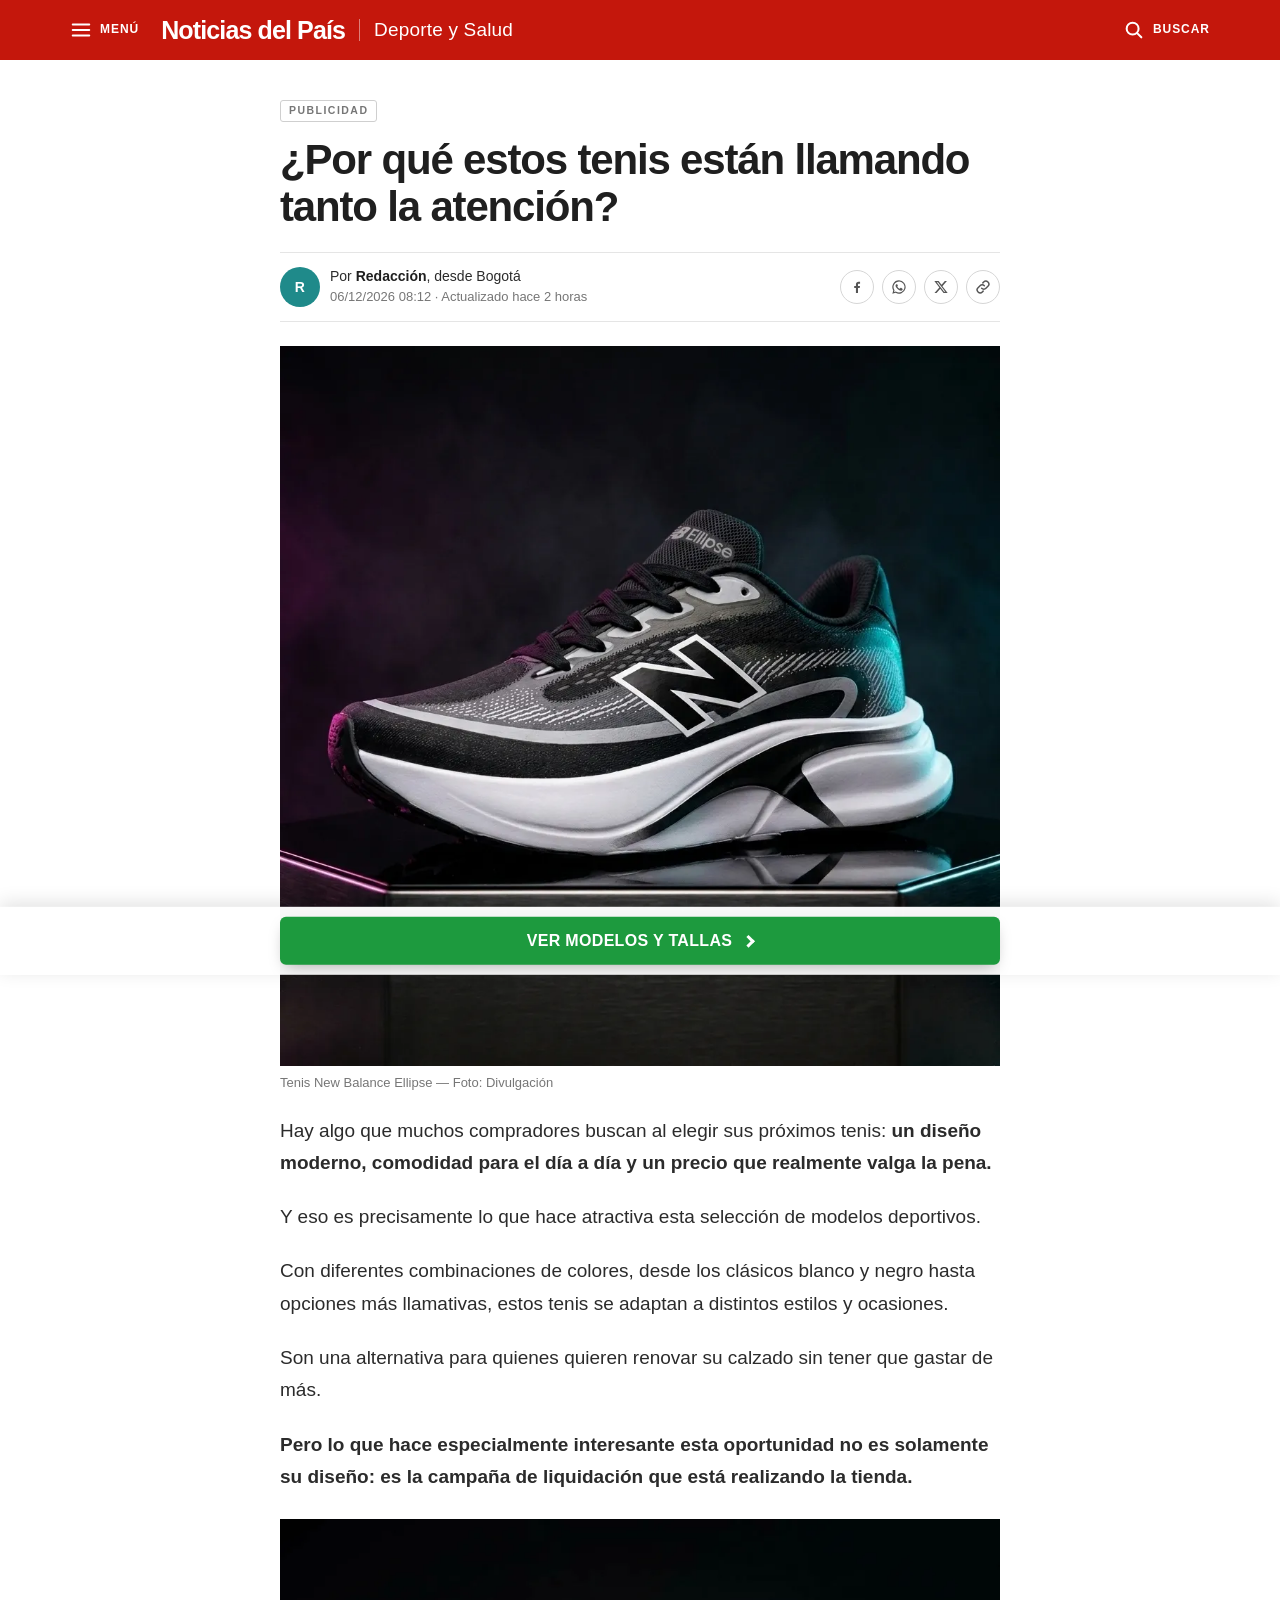
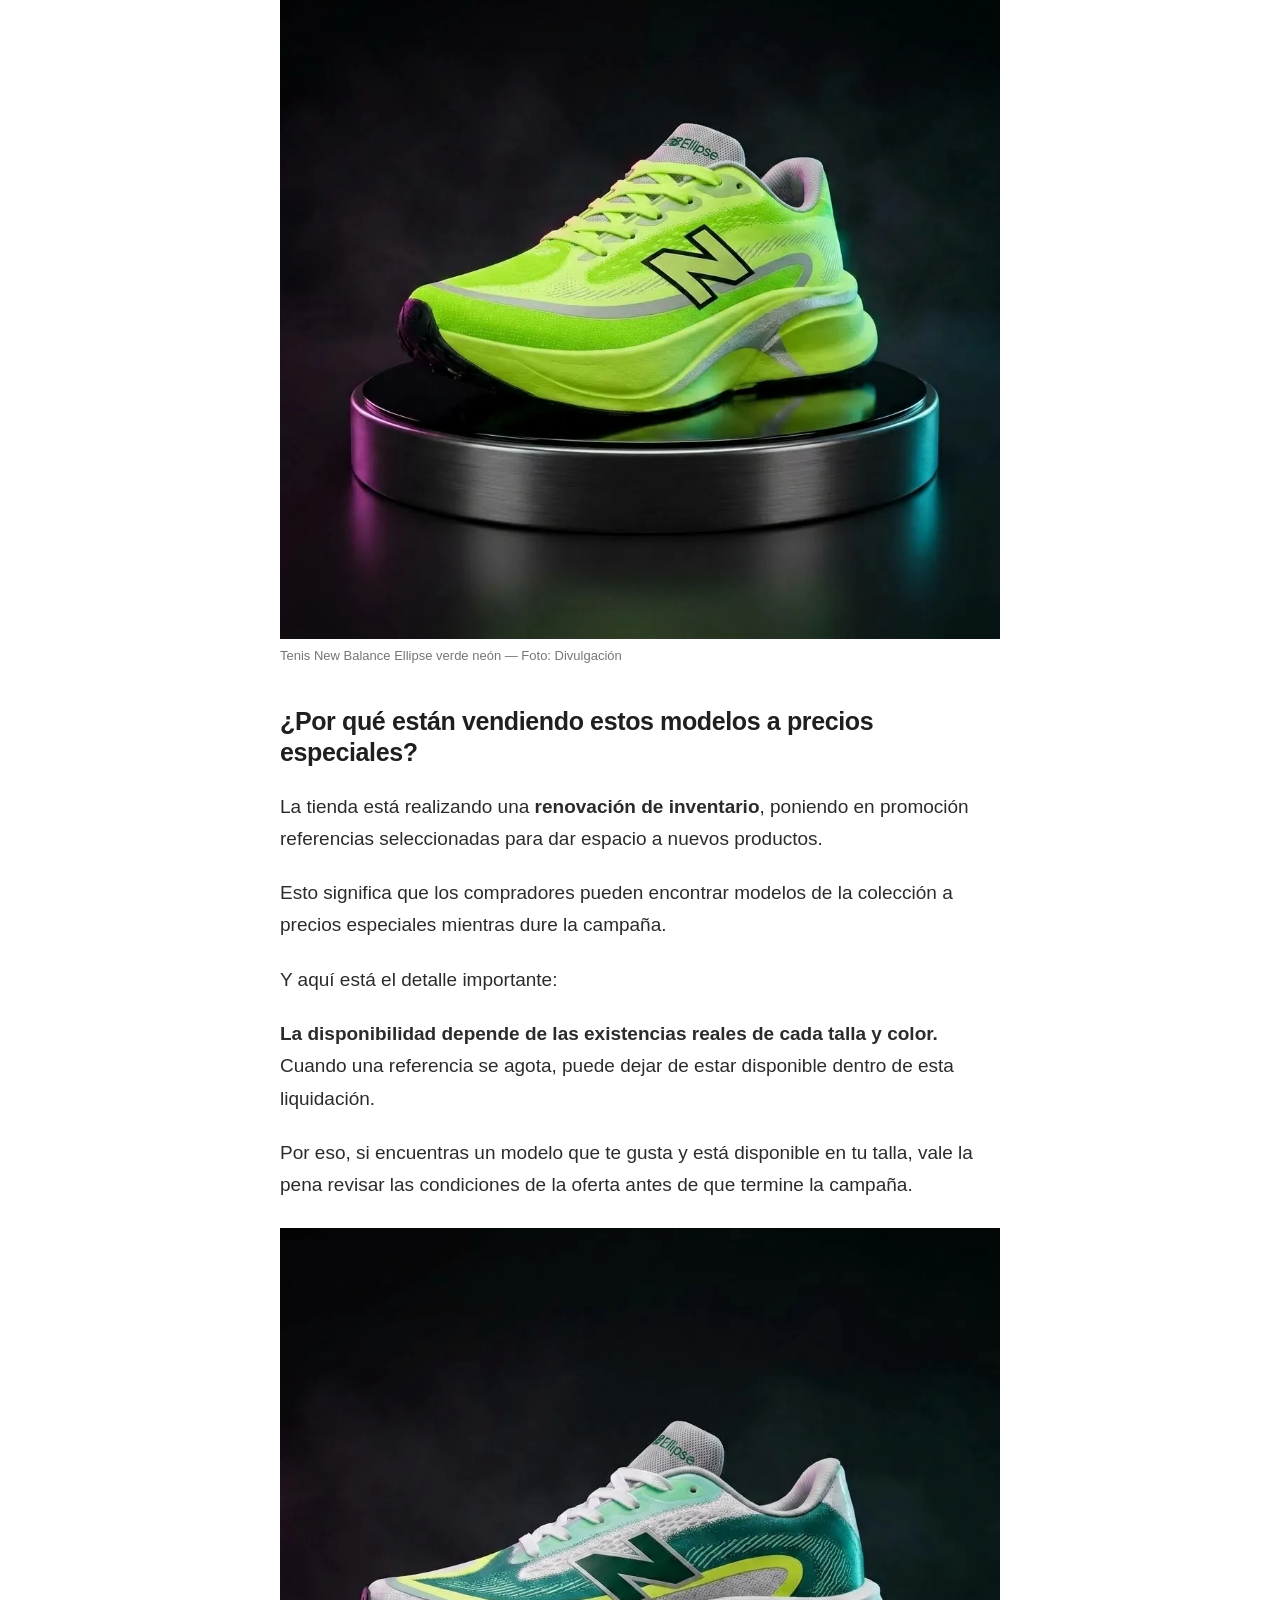
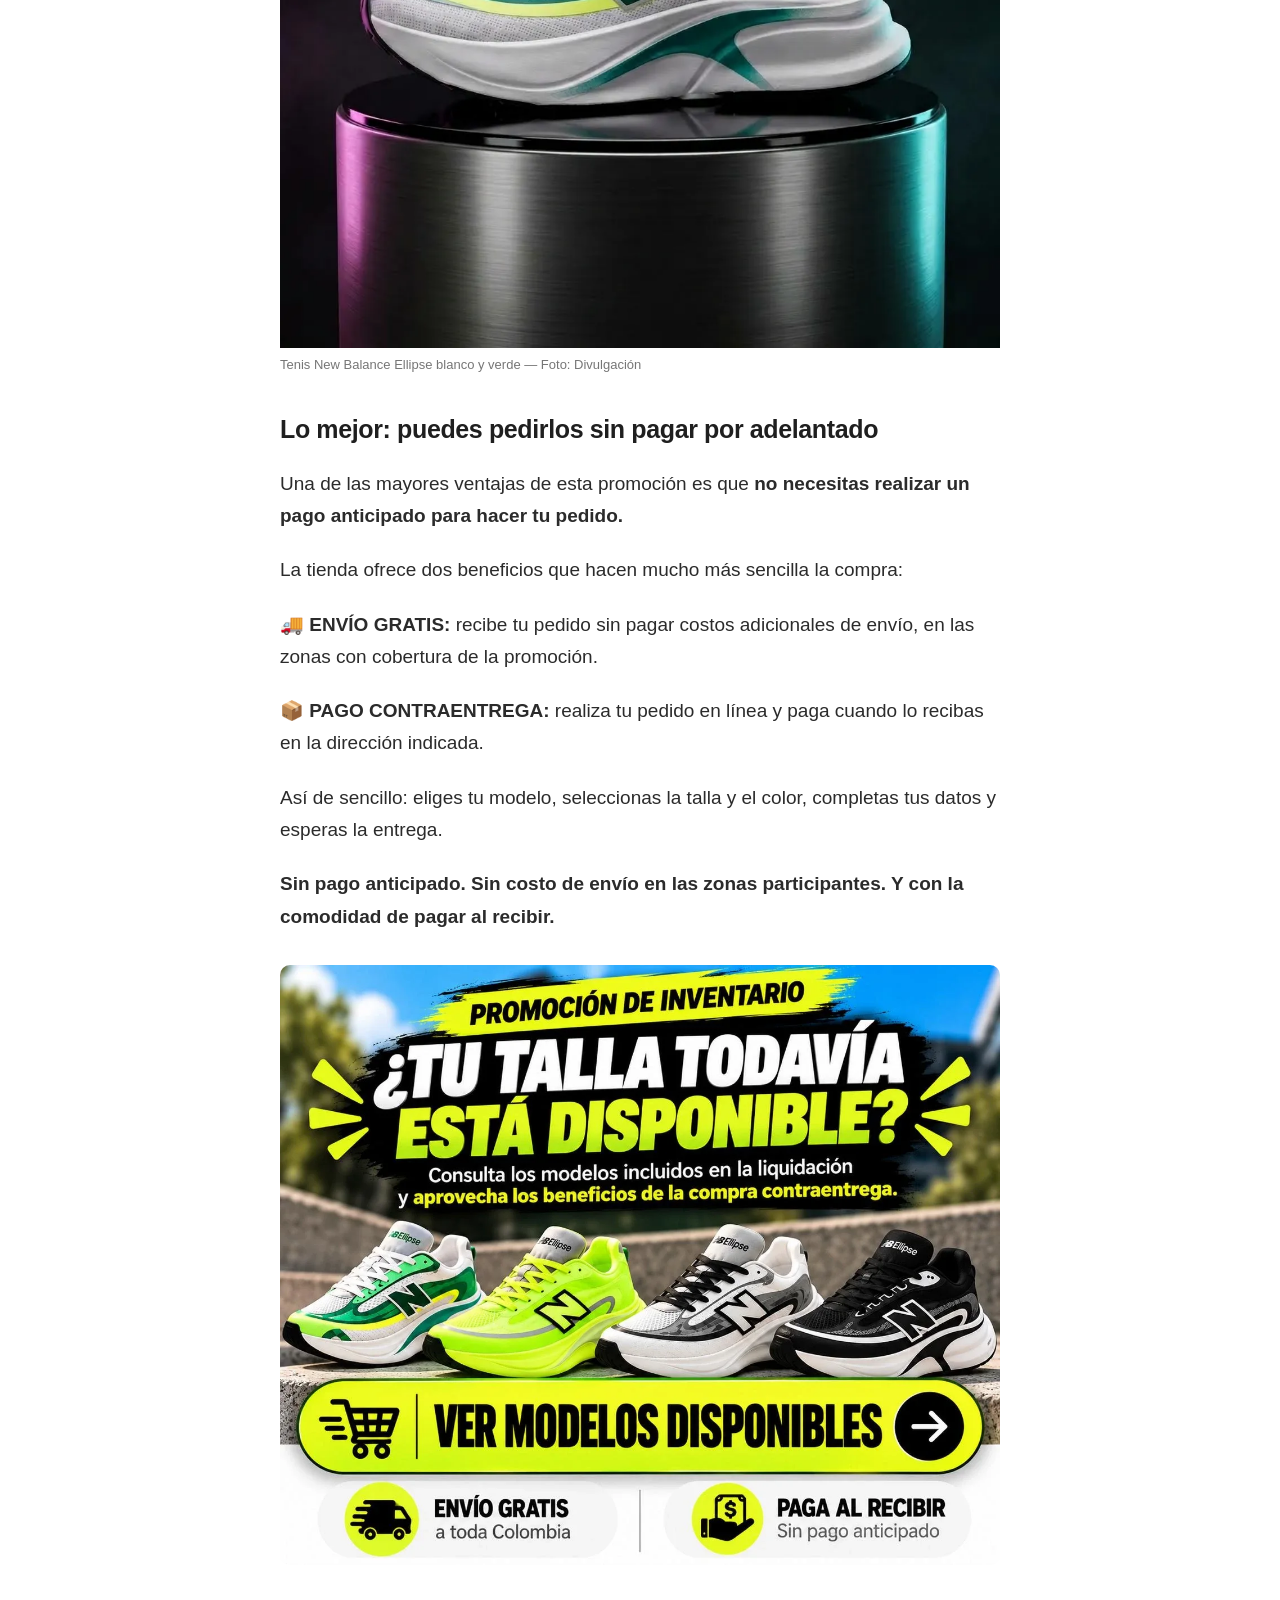
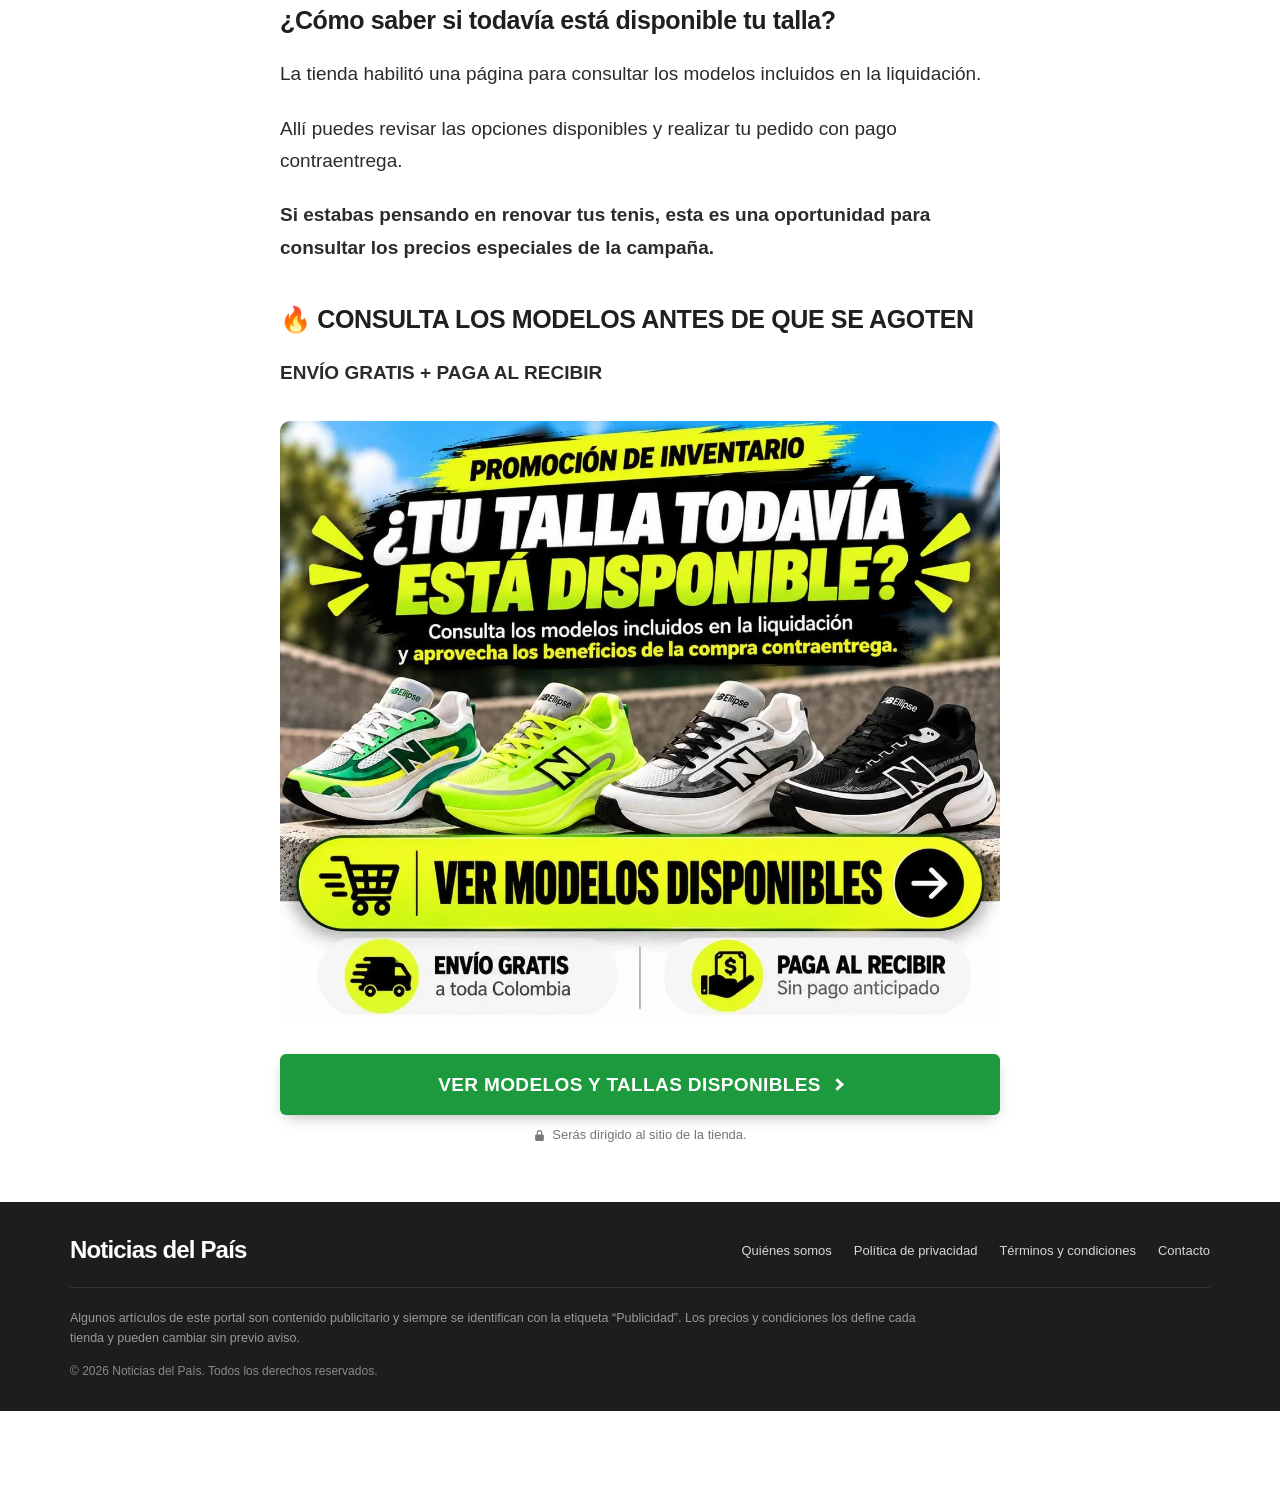
==== commit c3a042dc: "v2: copy fiel, botón de texto final y v2 destacada en la portada Co-Authored-By: Claude Opus 5.5 <no" ====
--- a/new-balance-ellipse-v2/index.html
+++ b/new-balance-ellipse-v2/index.html
@@ -71,7 +71,6 @@
   <article class="adv-article" data-article="">
     <p class="adv-adlabel">Publicidad</p>
     <h1 class="adv-headline">¿Por qué estos tenis están llamando tanto la atención?</h1>
-    <p class="adv-sub">Muchos compradores buscan un diseño moderno, comodidad para el día a día y un precio que realmente valga la pena.</p>
     <div class="adv-meta">
       <div class="adv-author">
         <span class="adv-avatar adv-avatar--initial" style="background:#1f8a8a" aria-hidden="true">R</span>
@@ -121,6 +120,7 @@
       <h2 class="adv-h2">🔥 CONSULTA LOS MODELOS ANTES DE QUE SE AGOTEN</h2>
       <p class="adv-p"><strong>ENVÍO GRATIS + PAGA AL RECIBIR</strong></p>
       <div class="adv-cta adv-cta--img"><a href="https://tiendaviral.online/products/tenis-new-balance-ellipse" data-cta=""><img src="/images/ellipse-banner-liquidacion.webp" alt="Ver modelos y tallas disponibles — Envío gratis y paga al recibir" width="1280" height="1067" loading="lazy" decoding="async"></a></div>
+      <div class="adv-cta"><a class="adv-btn is-pulse" href="https://tiendaviral.online/products/tenis-new-balance-ellipse" data-cta="">VER MODELOS Y TALLAS DISPONIBLES</a><p class="adv-cta-note"><svg viewBox="0 0 24 24" aria-hidden="true"><path d="M12 2a5 5 0 0 0-5 5v3H6a2 2 0 0 0-2 2v8a2 2 0 0 0 2 2h12a2 2 0 0 0 2-2v-8a2 2 0 0 0-2-2h-1V7a5 5 0 0 0-5-5zm-3 8V7a3 3 0 1 1 6 0v3H9z"></path></svg><span>Serás dirigido al sitio de la tienda.</span></p></div>
     </div>
   </article>
 
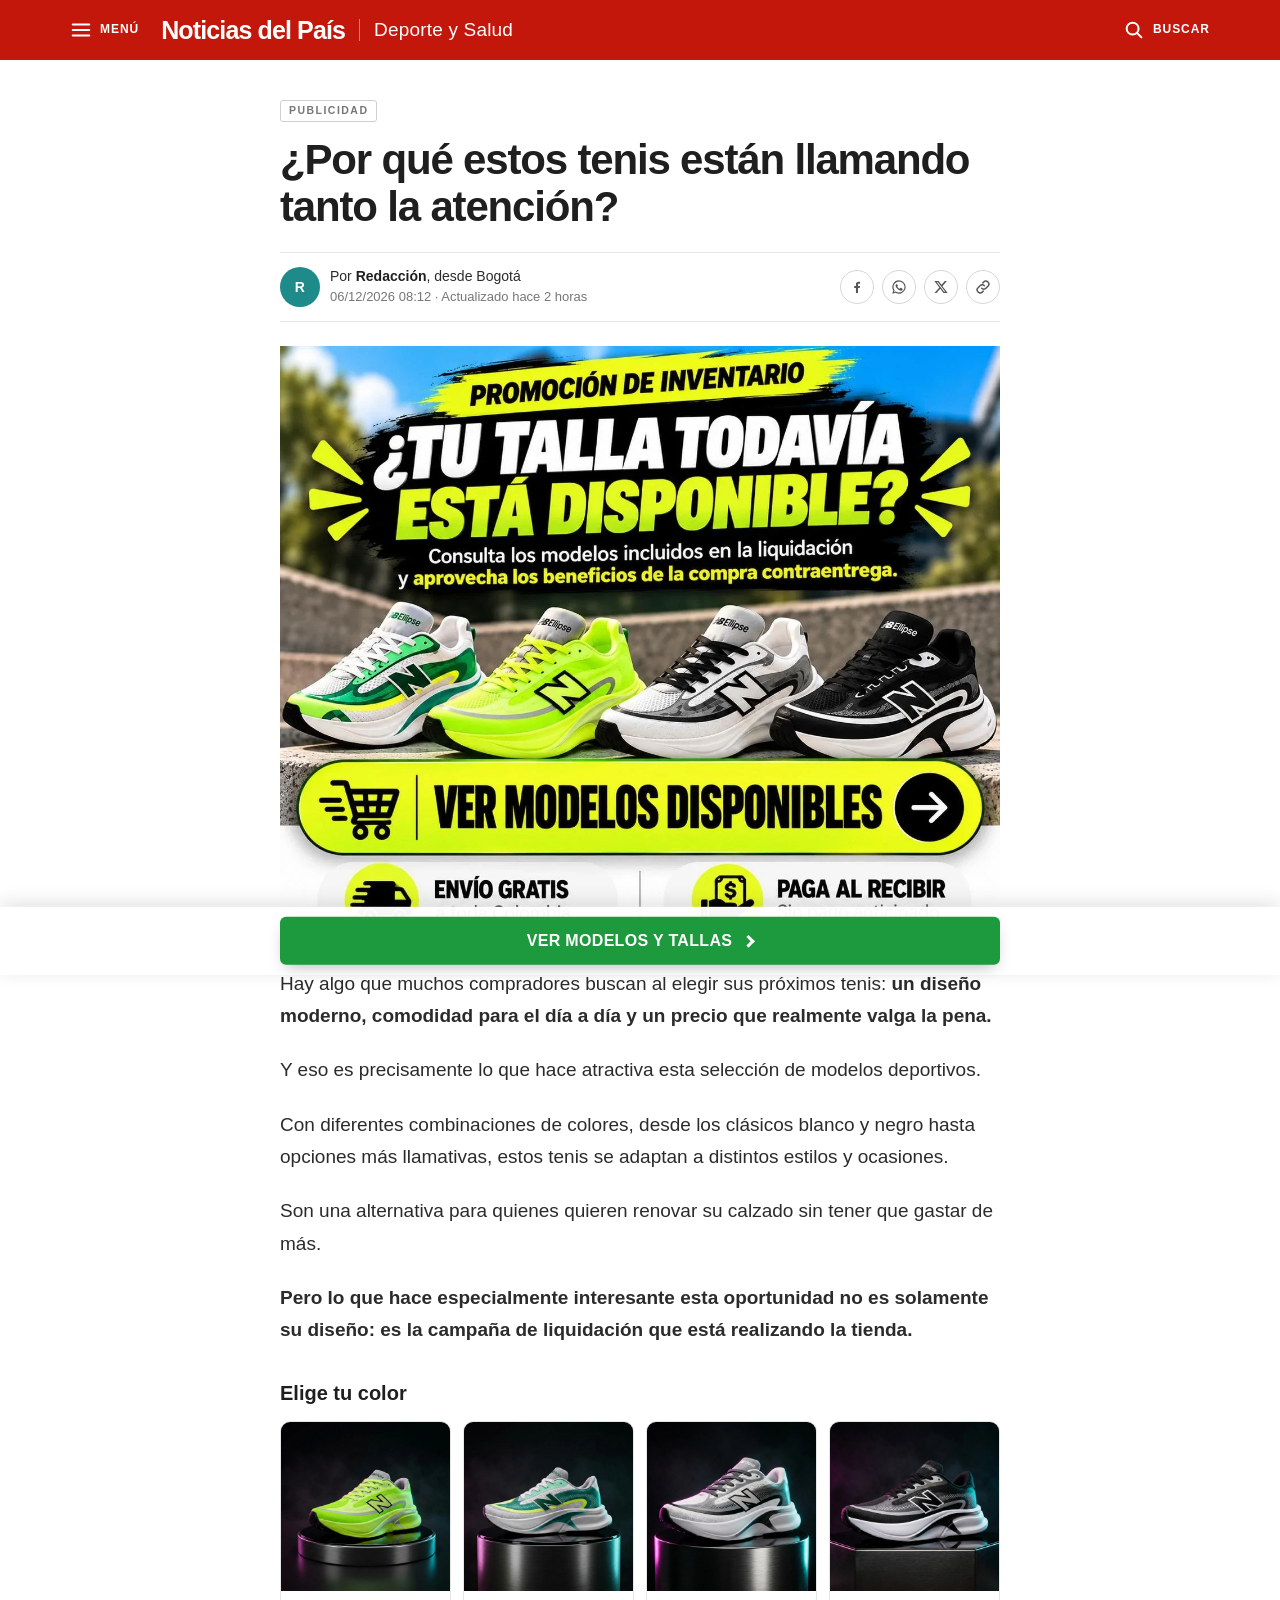
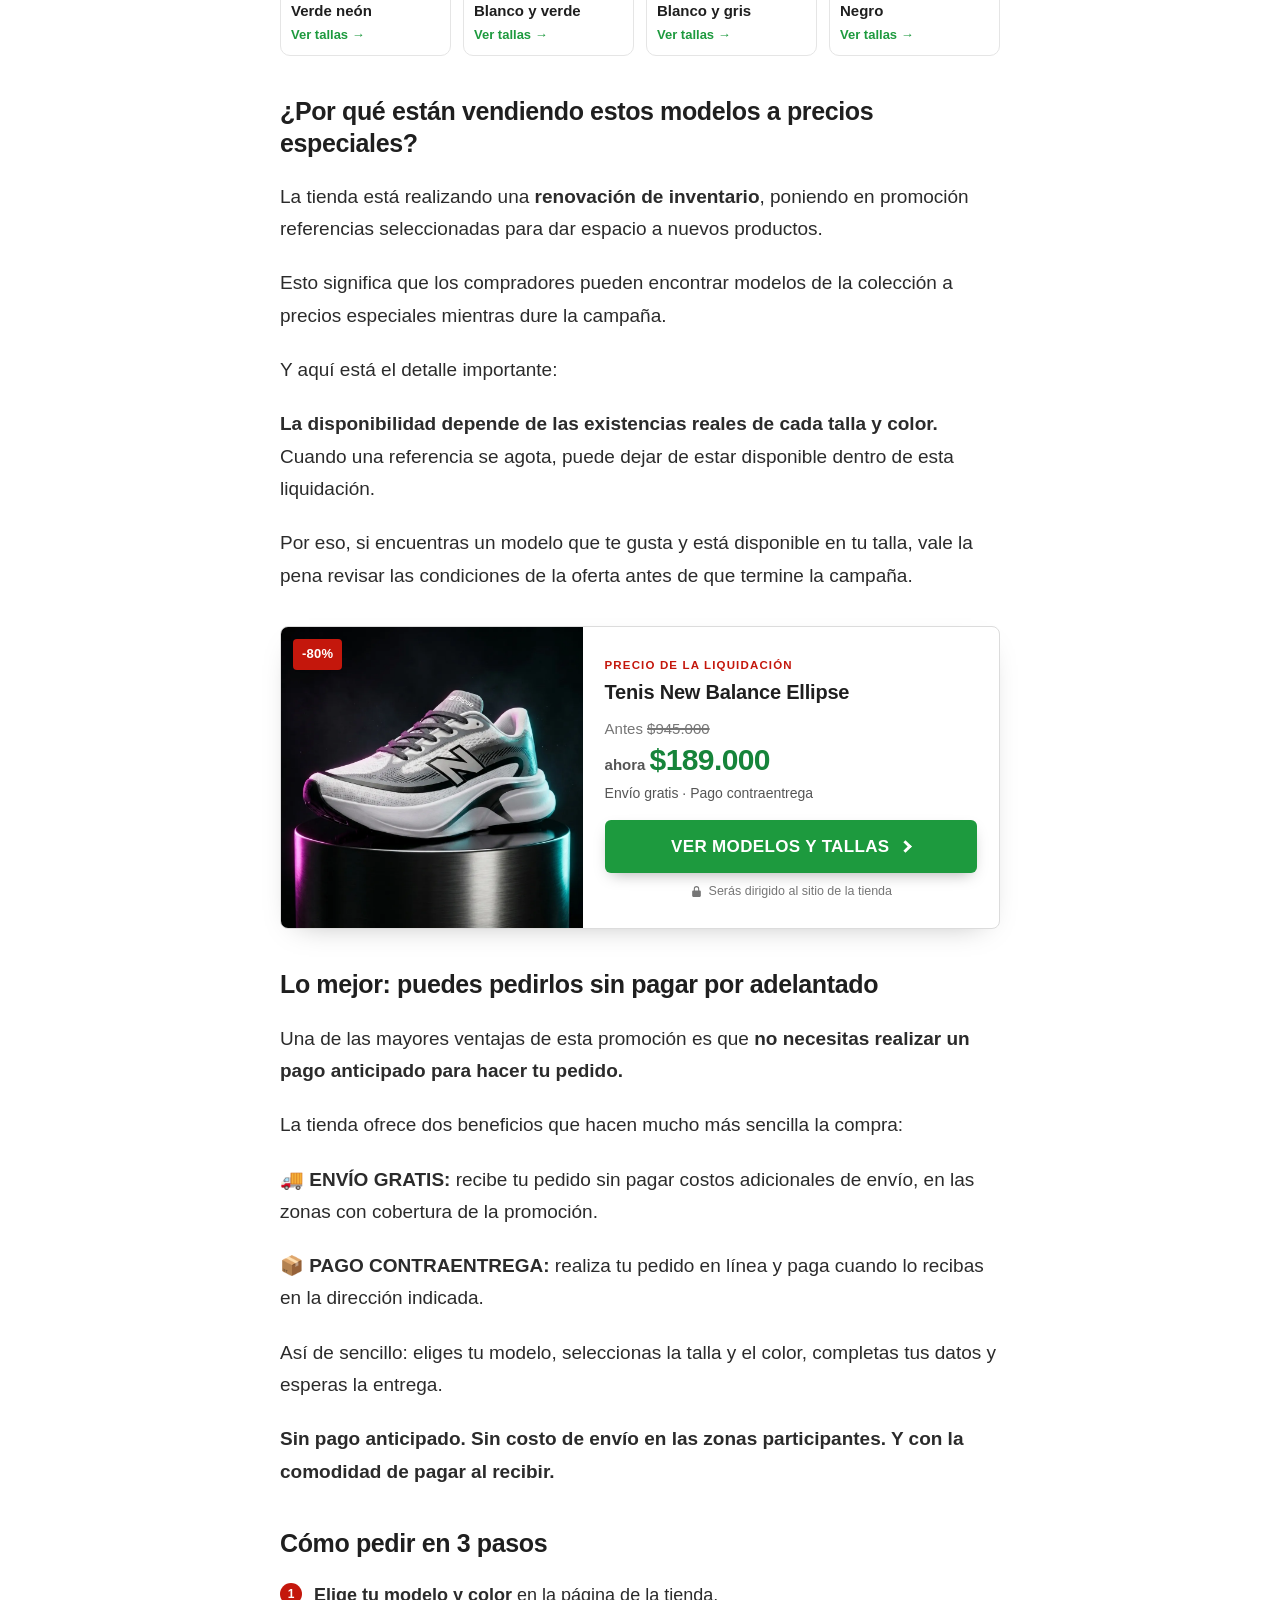
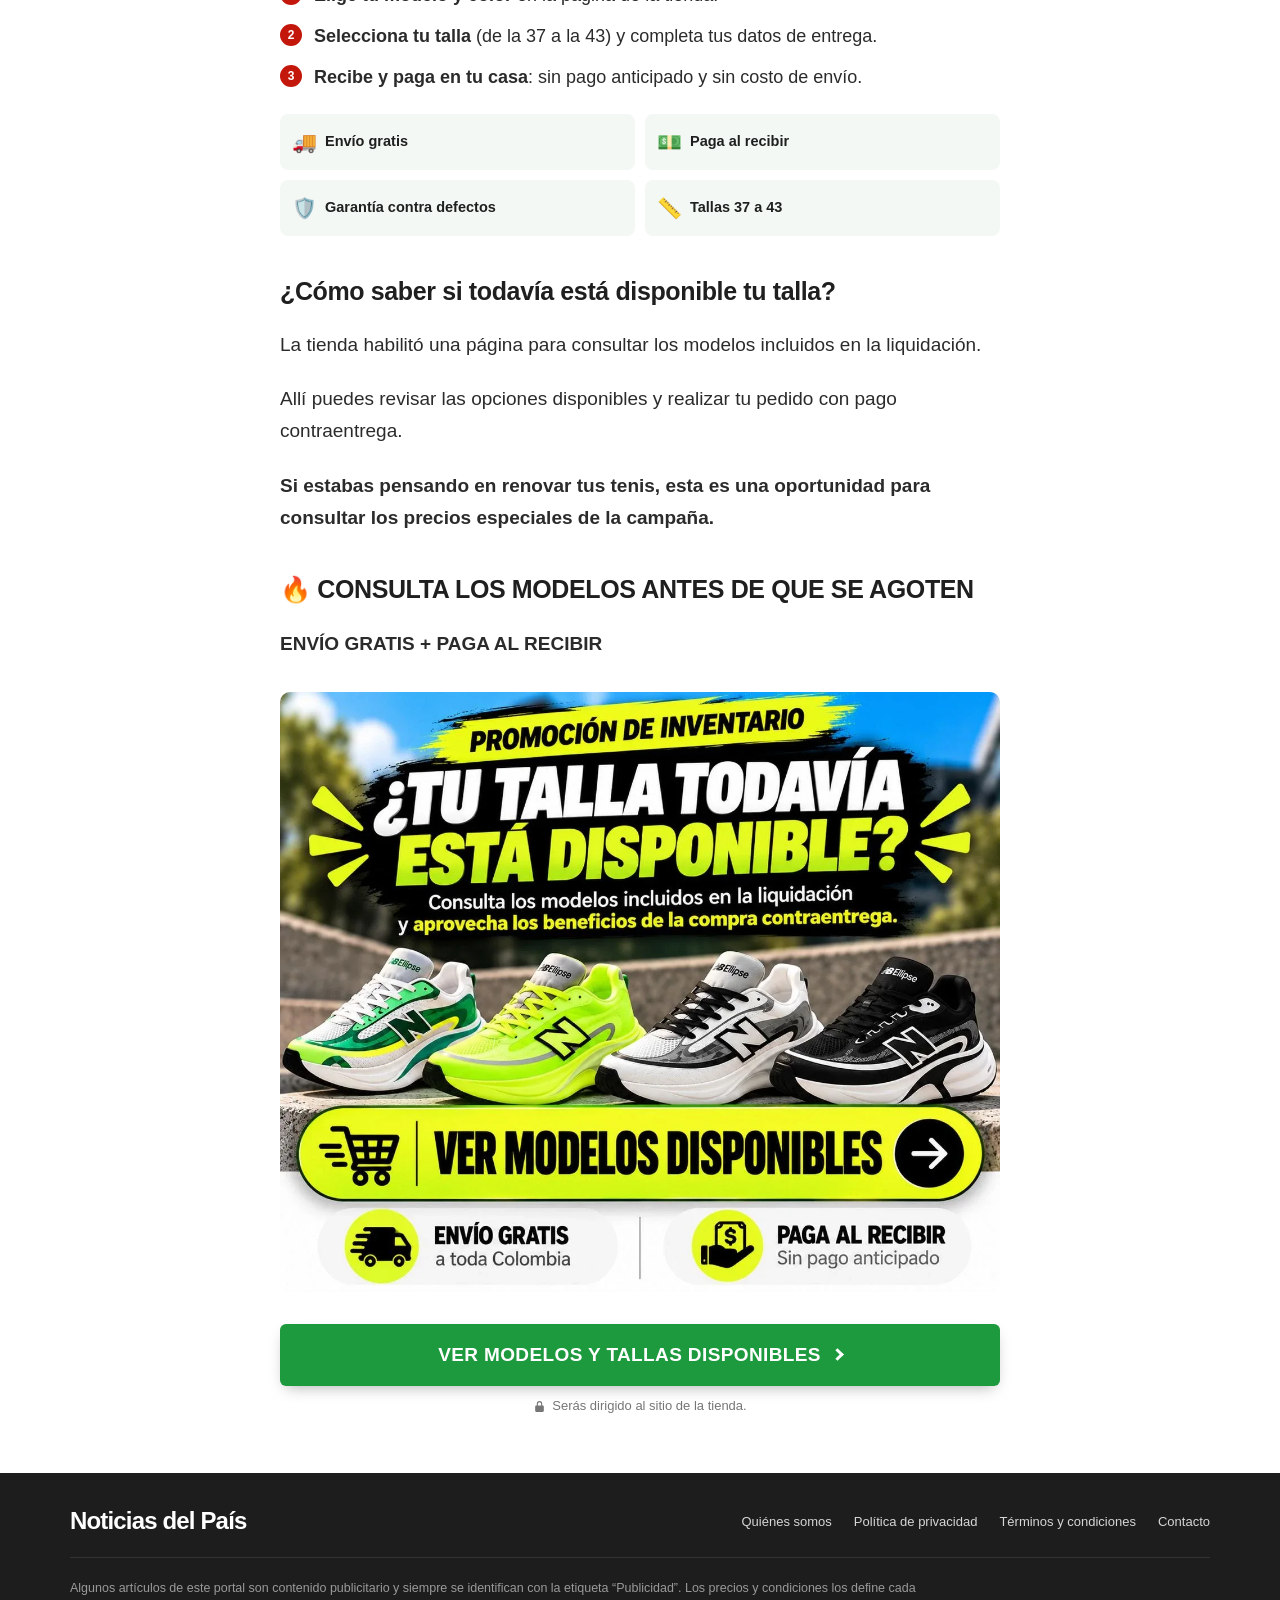
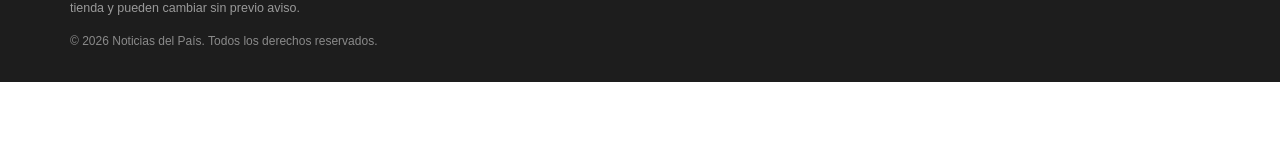
==== commit dc849401: "v2: banner arriba, selector de colores, oferta con precio, pasos y garantías Co-Authored-By: Claude " ====
--- a/new-balance-ellipse-v2/index.html
+++ b/new-balance-ellipse-v2/index.html
@@ -12,7 +12,7 @@
 <meta property="og:locale" content="es_CO">
 <meta name="twitter:card" content="summary_large_image">
 <link rel="stylesheet" href="/css/advertorial.css">
-<style>.adv-cta--img a{display:block;border-radius:10px;overflow:hidden}.adv-cta--img img{display:block;width:100%;height:auto}:root{--adv-primary:#c4170c;--adv-primary-dark:#9e1209;--adv-cta:#1d9a3e;--adv-cta-text:#ffffff;--adv-bg:#ffffff;--adv-text:#2b2b2b;--adv-muted:#555555;--adv-link:#c4170c;--adv-width:720px;--adv-btn-radius:6px;}</style>
+<style>.v2-colors{margin:30px 0}.v2-colors-title{margin:0 0 12px;font-weight:800;font-size:20px;color:#1f1f1f}.v2-colors-grid{display:grid;grid-template-columns:repeat(2,minmax(0,1fr));gap:12px}.v2-color{display:block;border:1px solid var(--adv-line);border-radius:10px;overflow:hidden;text-decoration:none;color:#1f1f1f;background:#fff}.v2-color img{display:block;width:100%;height:auto;aspect-ratio:1}.v2-color-name{display:block;padding:8px 10px 0;font-weight:800;font-size:15px}.v2-color-go{display:block;padding:2px 10px 10px;font-size:13px;font-weight:700;color:var(--adv-cta)}@media(min-width:640px){.v2-colors-grid{grid-template-columns:repeat(4,minmax(0,1fr))}}.v2-trust{display:grid;grid-template-columns:repeat(2,minmax(0,1fr));gap:10px;margin:22px 0 8px}.v2-trust div{display:flex;align-items:center;gap:8px;padding:12px;border-radius:8px;background:#f3f8f4;font-size:14.5px;color:#1f1f1f}.v2-trust span{font-size:20px}.adv-cta--img a{display:block;border-radius:10px;overflow:hidden}.adv-cta--img img{display:block;width:100%;height:auto}:root{--adv-primary:#c4170c;--adv-primary-dark:#9e1209;--adv-cta:#1d9a3e;--adv-cta-text:#ffffff;--adv-bg:#ffffff;--adv-text:#2b2b2b;--adv-muted:#555555;--adv-link:#c4170c;--adv-width:720px;--adv-btn-radius:6px;}</style>
 
 <!-- Seguimiento: deja "" en lo que no uses. "on": "click" | "load" | "none" -->
 <script>window.ADV_TRACK={"ga":"","gaEvent":"clic_oferta","ads":"","tb":"","tbEvent":"lead","tbView":true,"on":"click","read":true,"page":"new-balance-ellipse-v2"};</script>
@@ -86,10 +86,7 @@
         <a href="https://noticiasdelpais.online/new-balance-ellipse-v2/" data-share="copy" aria-label="Copiar enlace" title="Copiar enlace" target="_blank" rel="noopener"><svg viewBox="0 0 24 24" aria-hidden="true"><path style="fill:none;stroke:currentColor;stroke-width:2.2;stroke-linecap:round" d="M10 14a4.5 4.5 0 0 0 6.4 0l3-3a4.5 4.5 0 0 0-6.4-6.4l-1.2 1.2M14 10a4.5 4.5 0 0 0-6.4 0l-3 3a4.5 4.5 0 0 0 6.4 6.4l1.2-1.2"></path></svg></a>
       </div>
     </div>
-    <figure class="adv-figure adv-hero">
-      <a href="https://tiendaviral.online/products/tenis-new-balance-ellipse" data-cta=""><img src="/images/ellipse-negro.webp" alt="Tenis New Balance Ellipse" width="1024" height="1024" fetchpriority="high" decoding="async"></a>
-      <figcaption>Tenis New Balance Ellipse — Foto: Divulgación</figcaption>
-    </figure>
+    <figure class="adv-figure adv-hero"><a href="https://tiendaviral.online/products/tenis-new-balance-ellipse" data-cta=""><img src="/images/ellipse-banner-liquidacion.webp" alt="Promoción de inventario: ver modelos disponibles con envío gratis y pago al recibir" width="1280" height="1067" fetchpriority="high" decoding="async"></a></figure>
 
     <div class="adv-body">
       <p class="adv-p">Hay algo que muchos compradores buscan al elegir sus próximos tenis: <strong>un diseño moderno, comodidad para el día a día y un precio que realmente valga la pena.</strong></p>
@@ -97,14 +94,14 @@
       <p class="adv-p">Con diferentes combinaciones de colores, desde los clásicos blanco y negro hasta opciones más llamativas, estos tenis se adaptan a distintos estilos y ocasiones.</p>
       <p class="adv-p">Son una alternativa para quienes quieren renovar su calzado sin tener que gastar de más.</p>
       <p class="adv-p"><strong>Pero lo que hace especialmente interesante esta oportunidad no es solamente su diseño: es la campaña de liquidación que está realizando la tienda.</strong></p>
-      <figure class="adv-figure"><a href="https://tiendaviral.online/products/tenis-new-balance-ellipse" data-cta=""><img src="/images/ellipse-verde-neon.webp" alt="Tenis New Balance Ellipse verde neón" width="1024" height="1024" loading="lazy" decoding="async"></a><figcaption>Tenis New Balance Ellipse verde neón — Foto: Divulgación</figcaption></figure>
+      <div class="v2-colors"><p class="v2-colors-title">Elige tu color</p><div class="v2-colors-grid"><a class="v2-color" href="https://tiendaviral.online/products/tenis-new-balance-ellipse" data-cta=""><img src="/images/ellipse-verde-neon.webp" alt="Tenis New Balance Ellipse verde neón" width="1024" height="1024" loading="lazy" decoding="async"><span class="v2-color-name">Verde neón</span><span class="v2-color-go">Ver tallas →</span></a><a class="v2-color" href="https://tiendaviral.online/products/tenis-new-balance-ellipse" data-cta=""><img src="/images/ellipse-blanco-verde.webp" alt="Tenis New Balance Ellipse blanco y verde" width="1024" height="1024" loading="lazy" decoding="async"><span class="v2-color-name">Blanco y verde</span><span class="v2-color-go">Ver tallas →</span></a><a class="v2-color" href="https://tiendaviral.online/products/tenis-new-balance-ellipse" data-cta=""><img src="/images/ellipse-blanco.webp" alt="Tenis New Balance Ellipse blanco y gris" width="1024" height="1024" loading="lazy" decoding="async"><span class="v2-color-name">Blanco y gris</span><span class="v2-color-go">Ver tallas →</span></a><a class="v2-color" href="https://tiendaviral.online/products/tenis-new-balance-ellipse" data-cta=""><img src="/images/ellipse-negro.webp" alt="Tenis New Balance Ellipse negro" width="1024" height="1024" loading="lazy" decoding="async"><span class="v2-color-name">Negro</span><span class="v2-color-go">Ver tallas →</span></a></div></div>
       <h2 class="adv-h2">¿Por qué están vendiendo estos modelos a precios especiales?</h2>
       <p class="adv-p">La tienda está realizando una <strong>renovación de inventario</strong>, poniendo en promoción referencias seleccionadas para dar espacio a nuevos productos.</p>
       <p class="adv-p">Esto significa que los compradores pueden encontrar modelos de la colección a precios especiales mientras dure la campaña.</p>
       <p class="adv-p">Y aquí está el detalle importante:</p>
       <p class="adv-p"><strong>La disponibilidad depende de las existencias reales de cada talla y color.</strong> Cuando una referencia se agota, puede dejar de estar disponible dentro de esta liquidación.</p>
       <p class="adv-p">Por eso, si encuentras un modelo que te gusta y está disponible en tu talla, vale la pena revisar las condiciones de la oferta antes de que termine la campaña.</p>
-      <figure class="adv-figure"><a href="https://tiendaviral.online/products/tenis-new-balance-ellipse" data-cta=""><img src="/images/ellipse-blanco-verde.webp" alt="Tenis New Balance Ellipse blanco y verde" width="1024" height="1024" loading="lazy" decoding="async"></a><figcaption>Tenis New Balance Ellipse blanco y verde — Foto: Divulgación</figcaption></figure>
+      <div class="adv-offer"><div class="adv-offer-media"><a href="https://tiendaviral.online/products/tenis-new-balance-ellipse" data-cta=""><img src="/images/ellipse-blanco.webp" alt="Tenis New Balance Ellipse" width="1024" height="1024" loading="lazy" decoding="async"></a><span class="adv-offer-badge">-80%</span></div><div class="adv-offer-info"><p class="adv-offer-kicker">Precio de la liquidación</p><p class="adv-offer-name">Tenis New Balance Ellipse</p><p class="adv-offer-old">Antes <s>$945.000</s></p><p class="adv-offer-price"><small>ahora </small>$189.000</p><p class="adv-offer-extra">Envío gratis · Pago contraentrega</p><a class="adv-btn is-pulse" href="https://tiendaviral.online/products/tenis-new-balance-ellipse" data-cta="">VER MODELOS Y TALLAS</a><p class="adv-cta-note"><svg viewBox="0 0 24 24" aria-hidden="true"><path d="M12 2a5 5 0 0 0-5 5v3H6a2 2 0 0 0-2 2v8a2 2 0 0 0 2 2h12a2 2 0 0 0 2-2v-8a2 2 0 0 0-2-2h-1V7a5 5 0 0 0-5-5zm-3 8V7a3 3 0 1 1 6 0v3H9z"></path></svg><span>Serás dirigido al sitio de la tienda</span></p></div></div>
       <h2 class="adv-h2">Lo mejor: puedes pedirlos sin pagar por adelantado</h2>
       <p class="adv-p">Una de las mayores ventajas de esta promoción es que <strong>no necesitas realizar un pago anticipado para hacer tu pedido.</strong></p>
       <p class="adv-p">La tienda ofrece dos beneficios que hacen mucho más sencilla la compra:</p>
@@ -112,7 +109,9 @@
       <p class="adv-p"><strong>📦 PAGO CONTRAENTREGA:</strong> realiza tu pedido en línea y paga cuando lo recibas en la dirección indicada.</p>
       <p class="adv-p">Así de sencillo: eliges tu modelo, seleccionas la talla y el color, completas tus datos y esperas la entrega.</p>
       <p class="adv-p"><strong>Sin pago anticipado. Sin costo de envío en las zonas participantes. Y con la comodidad de pagar al recibir.</strong></p>
-      <div class="adv-cta adv-cta--img"><a href="https://tiendaviral.online/products/tenis-new-balance-ellipse" data-cta=""><img src="/images/ellipse-banner-liquidacion.webp" alt="Ver modelos y tallas disponibles — Envío gratis y paga al recibir" width="1280" height="1067" loading="lazy" decoding="async"></a></div>
+      <h2 class="adv-h2">Cómo pedir en 3 pasos</h2>
+      <ol class="adv-list adv-list--number"><li><strong>Elige tu modelo y color</strong> en la página de la tienda.</li><li><strong>Selecciona tu talla</strong> (de la 37 a la 43) y completa tus datos de entrega.</li><li><strong>Recibe y paga en tu casa</strong>: sin pago anticipado y sin costo de envío.</li></ol>
+      <div class="v2-trust"><div><span aria-hidden="true">🚚</span><strong>Envío gratis</strong></div><div><span aria-hidden="true">💵</span><strong>Paga al recibir</strong></div><div><span aria-hidden="true">🛡️</span><strong>Garantía contra defectos</strong></div><div><span aria-hidden="true">📏</span><strong>Tallas 37 a 43</strong></div></div>
       <h2 class="adv-h2">¿Cómo saber si todavía está disponible tu talla?</h2>
       <p class="adv-p">La tienda habilitó una página para consultar los modelos incluidos en la liquidación.</p>
       <p class="adv-p">Allí puedes revisar las opciones disponibles y realizar tu pedido con pago contraentrega.</p>
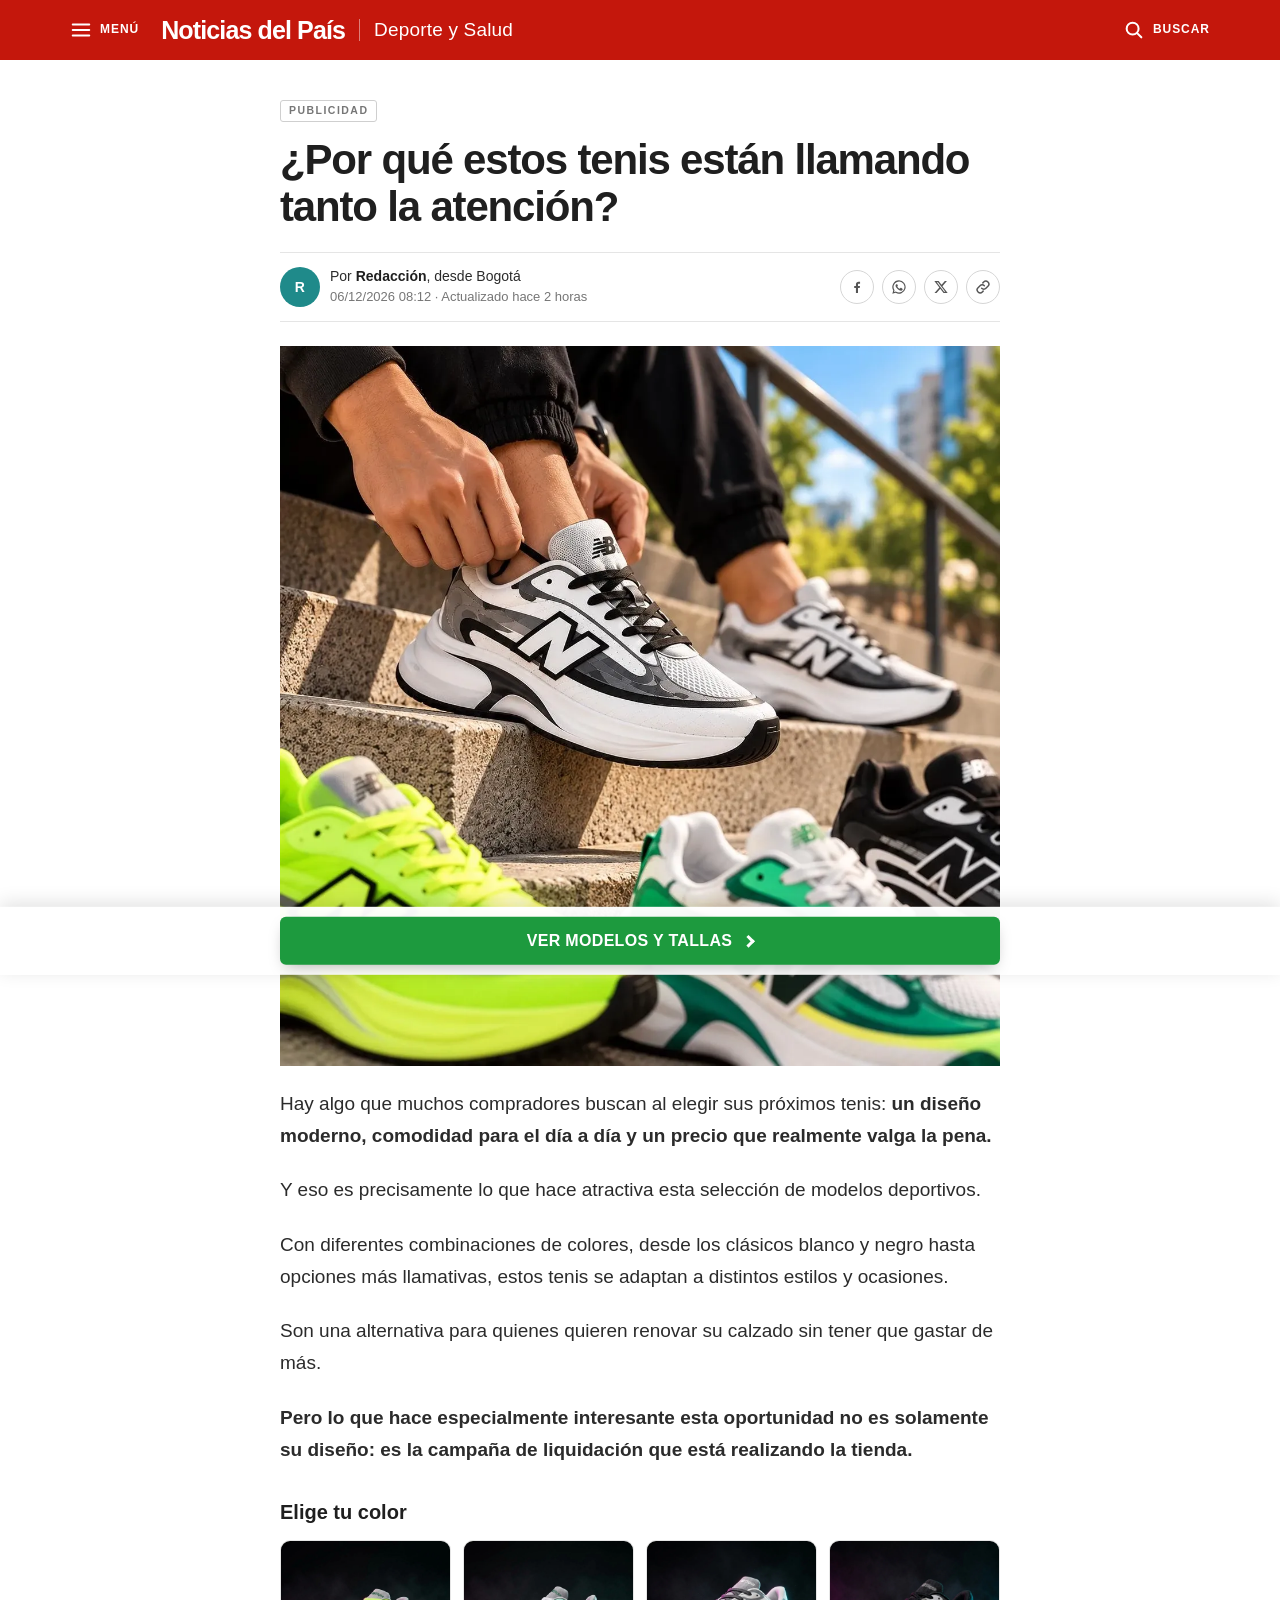
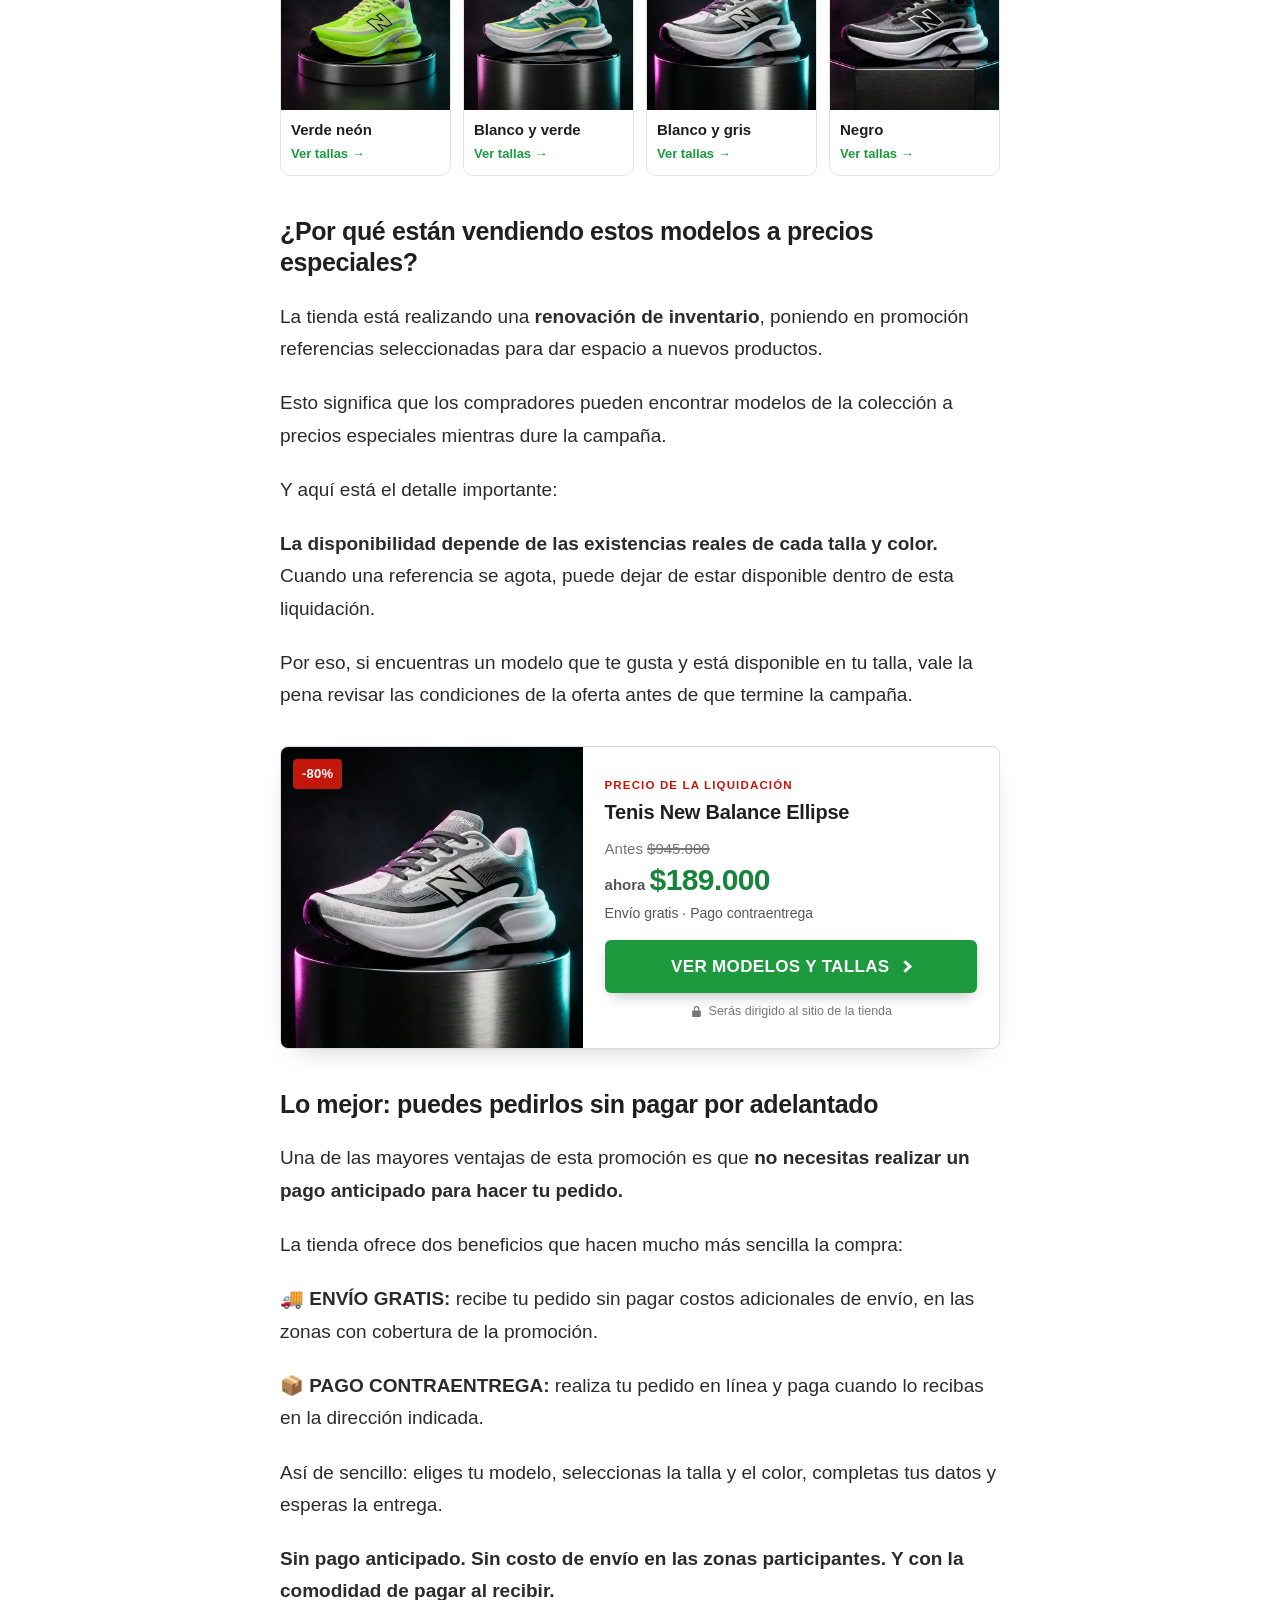
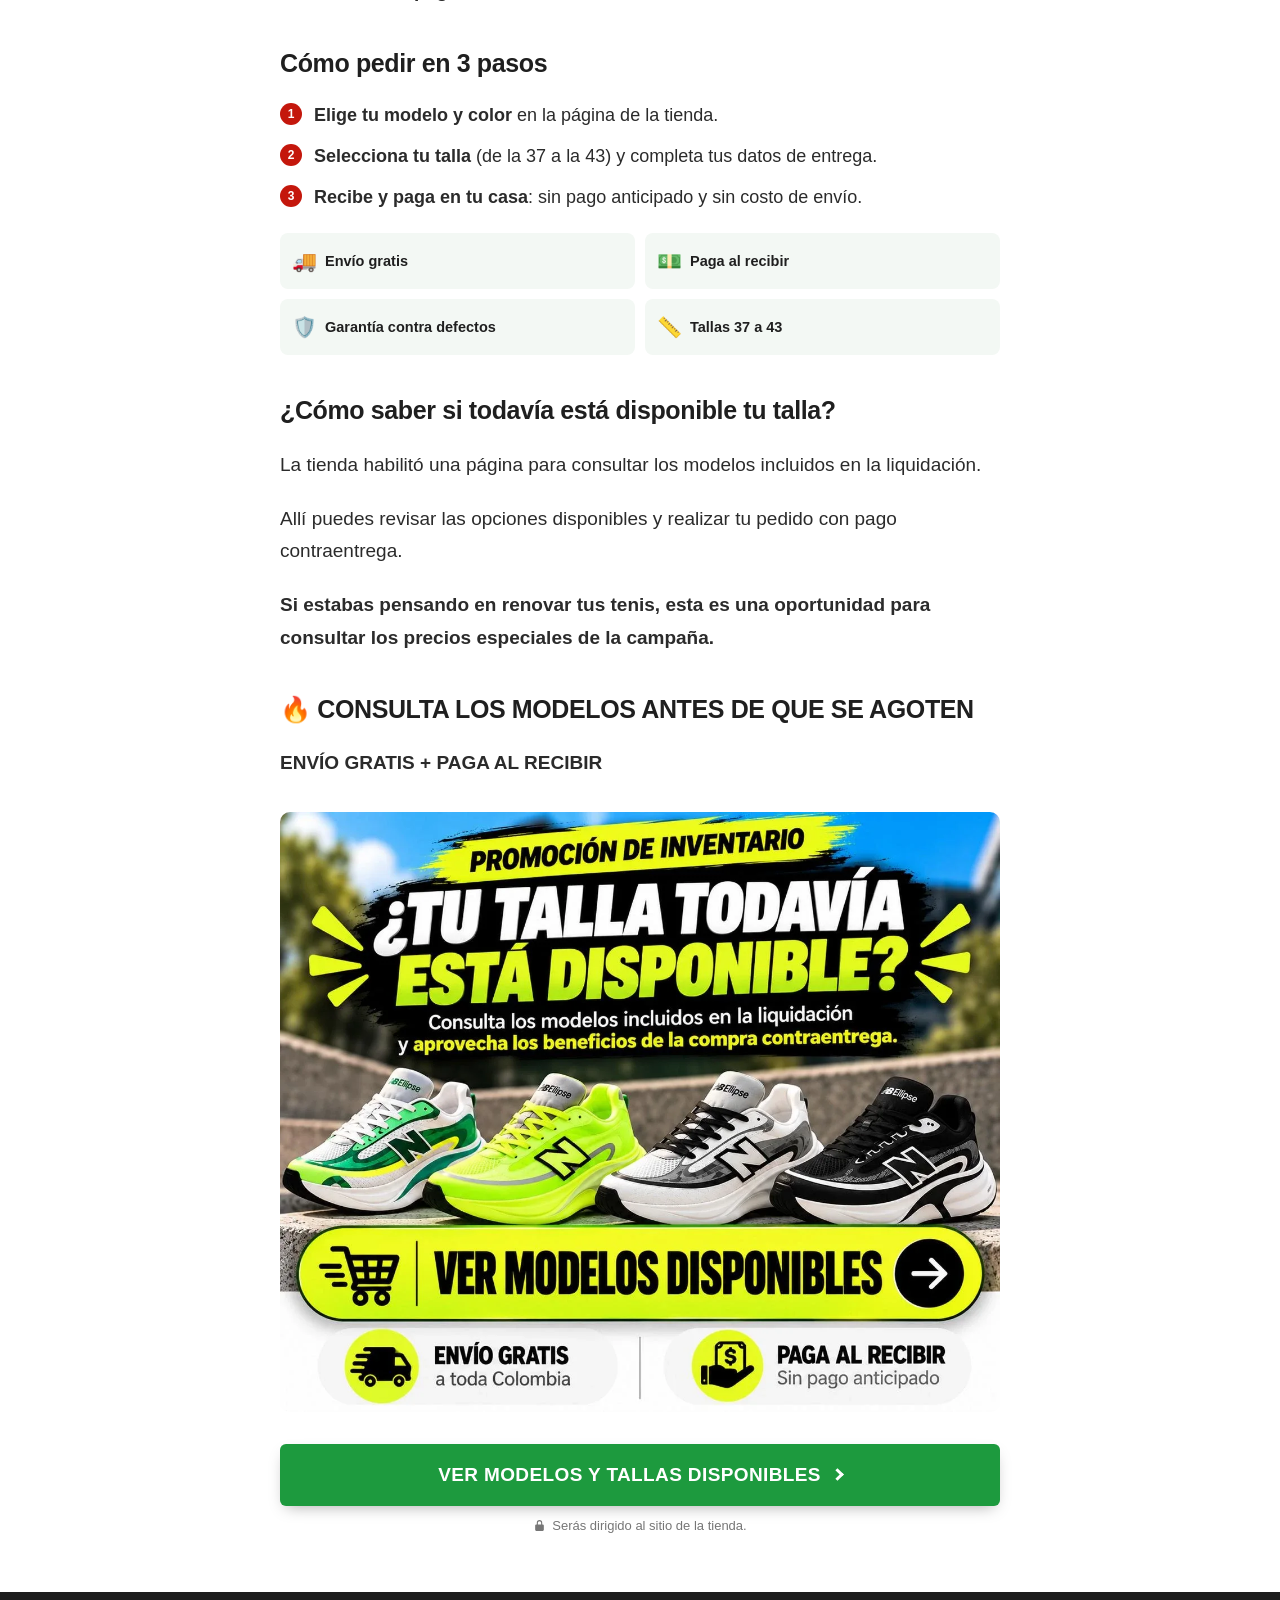
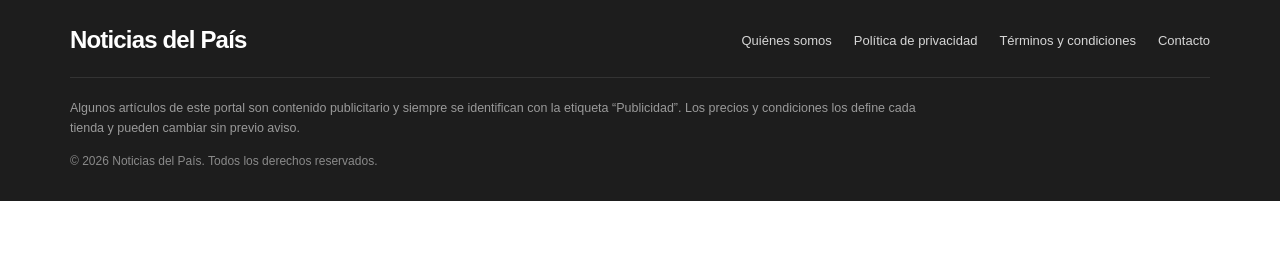
==== commit 7dbca896: "v2: nueva imagen principal Co-Authored-By: Claude Opus 5.5 <noreply@anthropic.com> Claude-Session: h" ====
--- a/new-balance-ellipse-v2/index.html
+++ b/new-balance-ellipse-v2/index.html
@@ -7,7 +7,7 @@
 <meta property="og:type" content="article">
 <meta property="og:title" content="¿Por qué estos tenis están llamando tanto la atención?">
 <meta property="og:description" content="Promoción de inventario: consulta los modelos incluidos en la liquidación, con envío gratis y pago contraentrega.">
-<meta property="og:image" content="https://noticiasdelpais.online/images/ellipse-banner-liquidacion.webp">
+<meta property="og:image" content="https://noticiasdelpais.online/images/ellipse-escalera-colores.webp">
 <meta property="og:url" content="https://noticiasdelpais.online/new-balance-ellipse-v2/">
 <meta property="og:locale" content="es_CO">
 <meta name="twitter:card" content="summary_large_image">
@@ -86,7 +86,7 @@
         <a href="https://noticiasdelpais.online/new-balance-ellipse-v2/" data-share="copy" aria-label="Copiar enlace" title="Copiar enlace" target="_blank" rel="noopener"><svg viewBox="0 0 24 24" aria-hidden="true"><path style="fill:none;stroke:currentColor;stroke-width:2.2;stroke-linecap:round" d="M10 14a4.5 4.5 0 0 0 6.4 0l3-3a4.5 4.5 0 0 0-6.4-6.4l-1.2 1.2M14 10a4.5 4.5 0 0 0-6.4 0l-3 3a4.5 4.5 0 0 0 6.4 6.4l1.2-1.2"></path></svg></a>
       </div>
     </div>
-    <figure class="adv-figure adv-hero"><a href="https://tiendaviral.online/products/tenis-new-balance-ellipse" data-cta=""><img src="/images/ellipse-banner-liquidacion.webp" alt="Promoción de inventario: ver modelos disponibles con envío gratis y pago al recibir" width="1280" height="1067" fetchpriority="high" decoding="async"></a></figure>
+    <figure class="adv-figure adv-hero"><a href="https://tiendaviral.online/products/tenis-new-balance-ellipse" data-cta=""><img src="/images/ellipse-escalera-colores.webp" alt="Tenis New Balance Ellipse en cuatro colores" width="1254" height="1254" fetchpriority="high" decoding="async"></a></figure>
 
     <div class="adv-body">
       <p class="adv-p">Hay algo que muchos compradores buscan al elegir sus próximos tenis: <strong>un diseño moderno, comodidad para el día a día y un precio que realmente valga la pena.</strong></p>
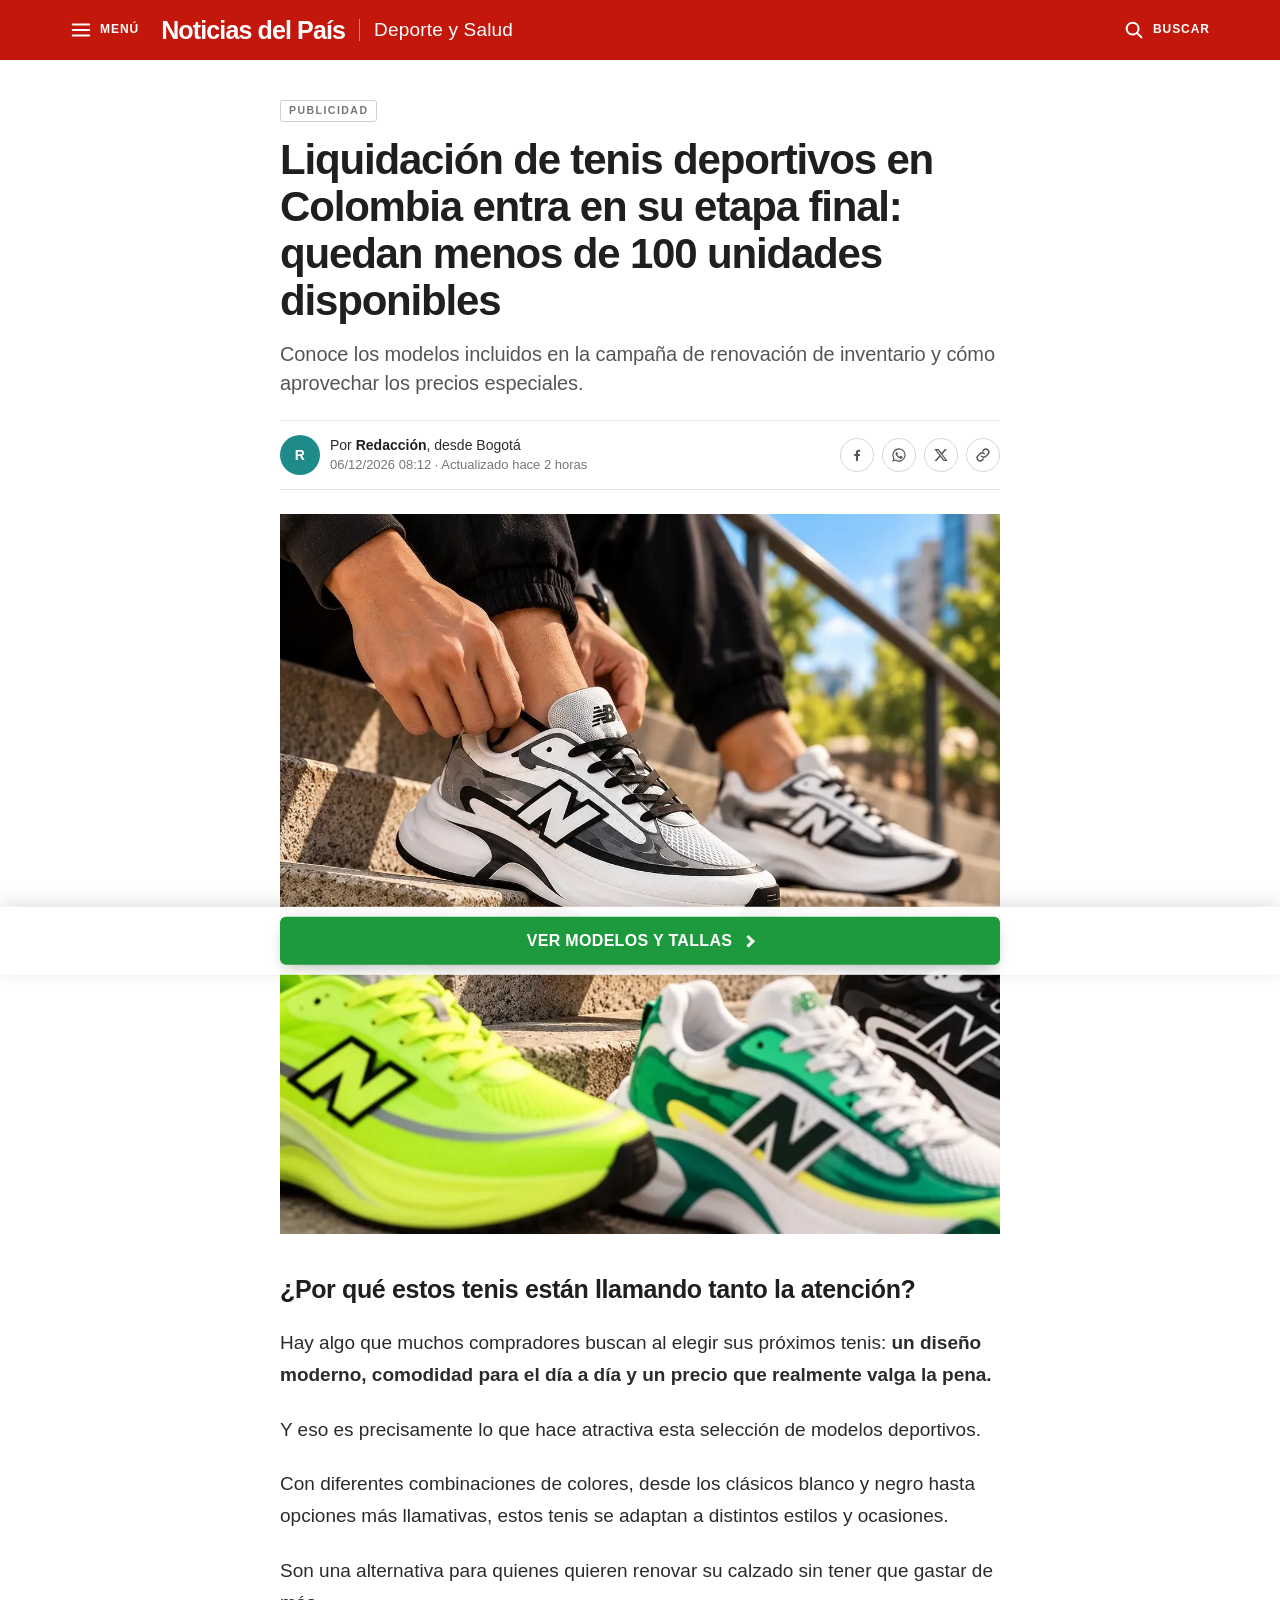
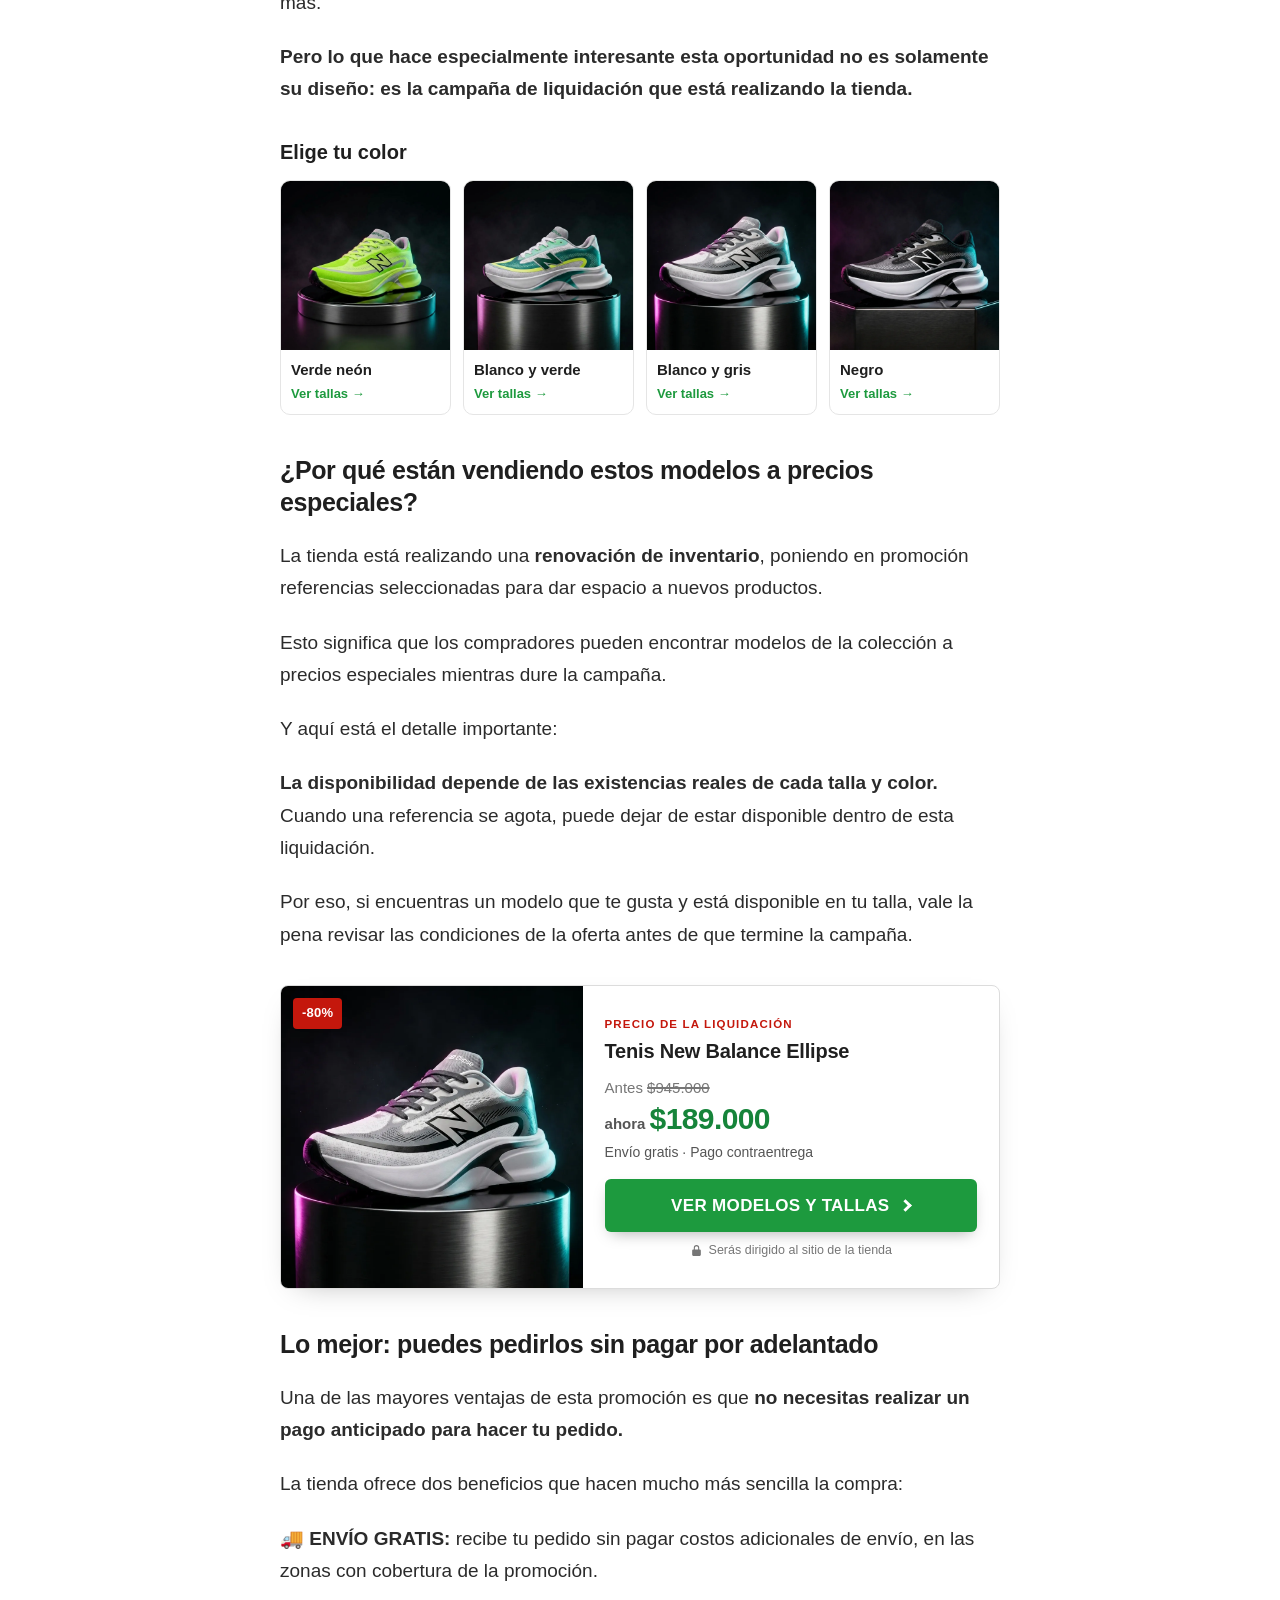
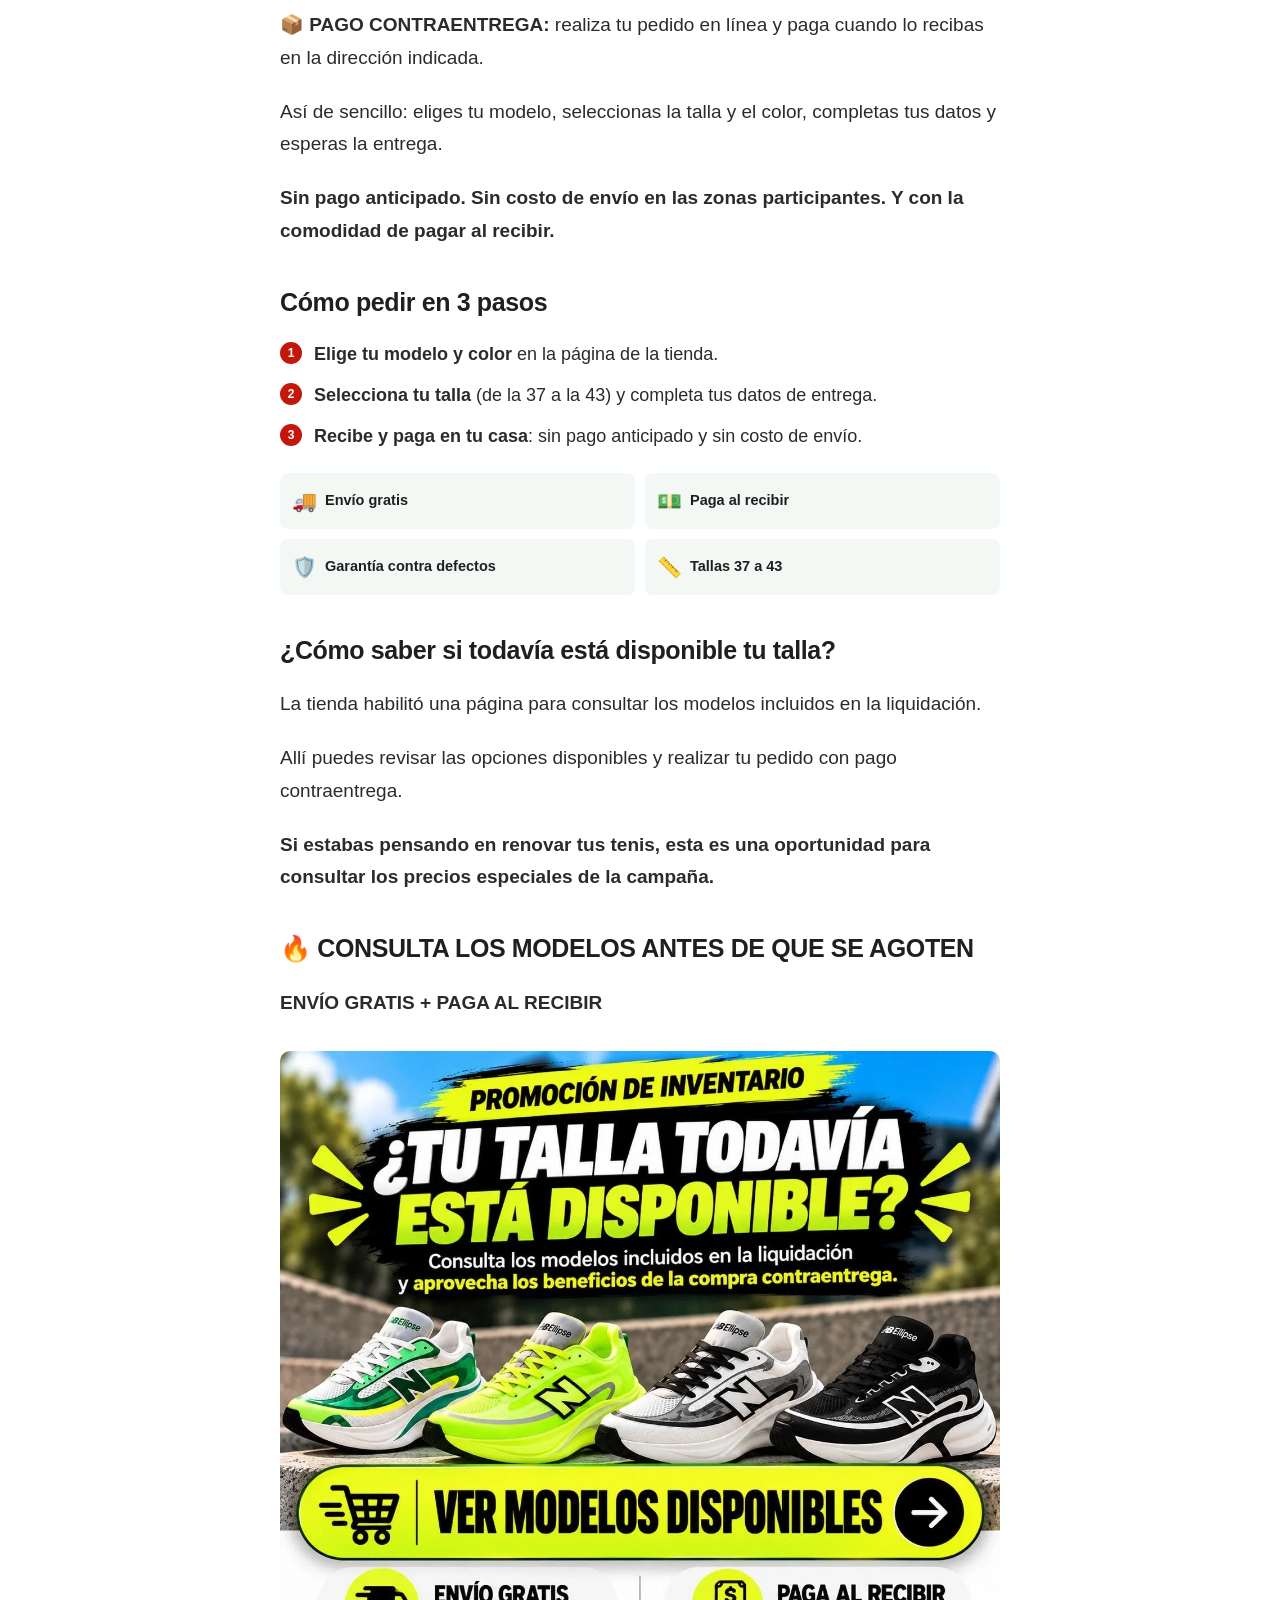
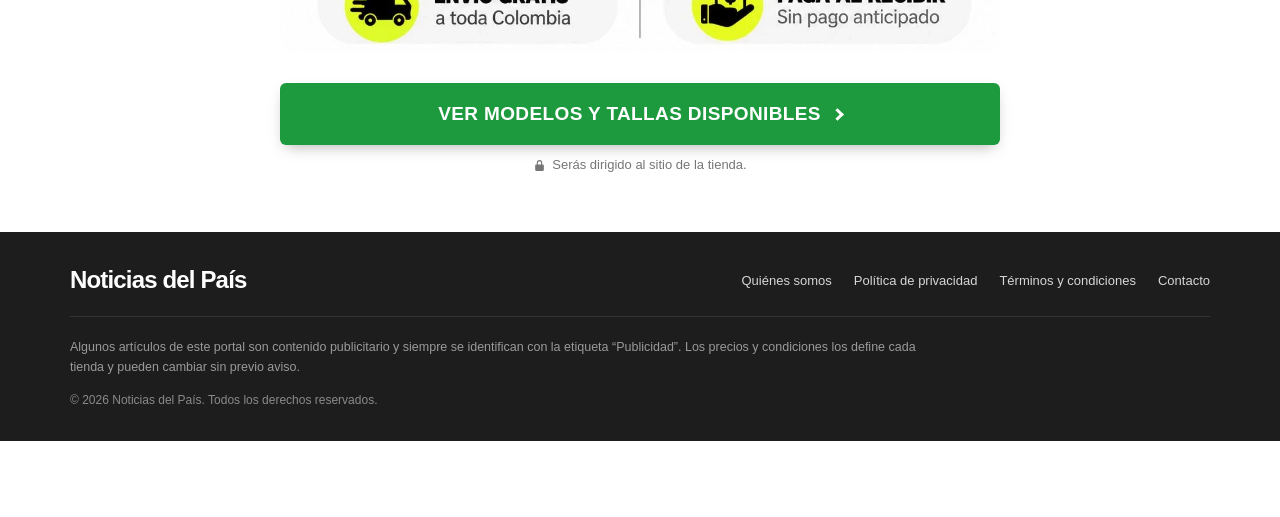
==== commit 3f51cba9: "v2: nuevo titular y subtítulo Co-Authored-By: Claude Opus 5.5 <noreply@anthropic.com> Claude-Session" ====
--- a/new-balance-ellipse-v2/index.html
+++ b/new-balance-ellipse-v2/index.html
@@ -1,12 +1,12 @@
 <!DOCTYPE html><html lang="es-CO"><head>
 <meta charset="utf-8">
 <meta name="viewport" content="width=device-width, initial-scale=1">
-<title>¿Por qué estos tenis están llamando tanto la atención?</title>
-<meta name="description" content="Promoción de inventario: consulta los modelos incluidos en la liquidación, con envío gratis y pago contraentrega.">
+<title>Liquidación de tenis deportivos en Colombia entra en su etapa final: quedan menos de 100 unidades disponibles</title>
+<meta name="description" content="Conoce los modelos incluidos en la campaña de renovación de inventario y cómo aprovechar los precios especiales.">
 <meta name="robots" content="noindex, nofollow">
 <meta property="og:type" content="article">
-<meta property="og:title" content="¿Por qué estos tenis están llamando tanto la atención?">
-<meta property="og:description" content="Promoción de inventario: consulta los modelos incluidos en la liquidación, con envío gratis y pago contraentrega.">
+<meta property="og:title" content="Liquidación de tenis deportivos en Colombia entra en su etapa final: quedan menos de 100 unidades disponibles">
+<meta property="og:description" content="Conoce los modelos incluidos en la campaña de renovación de inventario y cómo aprovechar los precios especiales.">
 <meta property="og:image" content="https://noticiasdelpais.online/images/ellipse-escalera-colores.webp">
 <meta property="og:url" content="https://noticiasdelpais.online/new-balance-ellipse-v2/">
 <meta property="og:locale" content="es_CO">
@@ -70,7 +70,8 @@
 <main class="adv-main">
   <article class="adv-article" data-article="">
     <p class="adv-adlabel">Publicidad</p>
-    <h1 class="adv-headline">¿Por qué estos tenis están llamando tanto la atención?</h1>
+    <h1 class="adv-headline">Liquidación de tenis deportivos en Colombia entra en su etapa final: quedan menos de 100 unidades disponibles</h1>
+    <p class="adv-sub">Conoce los modelos incluidos en la campaña de renovación de inventario y cómo aprovechar los precios especiales.</p>
     <div class="adv-meta">
       <div class="adv-author">
         <span class="adv-avatar adv-avatar--initial" style="background:#1f8a8a" aria-hidden="true">R</span>
@@ -81,7 +82,7 @@
       </div>
       <div class="adv-share" aria-label="Compartir">
         <a href="https://www.facebook.com/sharer/sharer.php?u=https%3A%2F%2Fnoticiasdelpais.online%2Fnew-balance-ellipse-v2%2F" data-share="facebook" aria-label="Compartir en Facebook" title="Compartir en Facebook" target="_blank" rel="noopener"><svg viewBox="0 0 24 24" aria-hidden="true"><path d="M13.5 21v-7.6h2.6l.4-3h-3V8.5c0-.9.3-1.5 1.5-1.5h1.6V4.3a21 21 0 0 0-2.3-.1c-2.3 0-3.9 1.4-3.9 4V10.4H7.8v3h2.6V21h3.1z"></path></svg></a>
-        <a href="https://api.whatsapp.com/send?text=%C2%BFPor%20qu%C3%A9%20estos%20tenis%20est%C3%A1n%20llamando%20tanto%20la%20atenci%C3%B3n%3F%20https%3A%2F%2Fnoticiasdelpais.online%2Fnew-balance-ellipse-v2%2F" data-share="whatsapp" aria-label="Compartir en WhatsApp" title="Compartir en WhatsApp" target="_blank" rel="noopener"><svg viewBox="0 0 24 24" aria-hidden="true"><path d="M12 2a10 10 0 0 0-8.6 15.1L2 22l5-1.3A10 10 0 1 0 12 2zm0 18.2a8.2 8.2 0 0 1-4.2-1.2l-.3-.2-3 .8.8-2.9-.2-.3A8.2 8.2 0 1 1 12 20.2zm4.5-6.1c-.2-.1-1.5-.7-1.7-.8-.2-.1-.4-.1-.6.1l-.8 1c-.1.2-.3.2-.5.1a6.7 6.7 0 0 1-3.3-2.9c-.2-.4.2-.4.7-1.3.1-.2 0-.3 0-.4l-.8-1.8c-.2-.5-.4-.4-.6-.4h-.5a1 1 0 0 0-.7.3 3 3 0 0 0-.9 2.2 5.2 5.2 0 0 0 1.1 2.7 11.8 11.8 0 0 0 4.5 4c1.7.7 2.3.8 3.2.6.5-.1 1.5-.6 1.7-1.2.2-.6.2-1.1.2-1.2-.1-.1-.2-.2-.5-.3z"></path></svg></a>
+        <a href="https://api.whatsapp.com/send?text=Liquidaci%C3%B3n%20de%20tenis%20deportivos%20en%20Colombia%20entra%20en%20su%20etapa%20final%3A%20quedan%20menos%20de%20100%20unidades%20disponibles%20https%3A%2F%2Fnoticiasdelpais.online%2Fnew-balance-ellipse-v2%2F" data-share="whatsapp" aria-label="Compartir en WhatsApp" title="Compartir en WhatsApp" target="_blank" rel="noopener"><svg viewBox="0 0 24 24" aria-hidden="true"><path d="M12 2a10 10 0 0 0-8.6 15.1L2 22l5-1.3A10 10 0 1 0 12 2zm0 18.2a8.2 8.2 0 0 1-4.2-1.2l-.3-.2-3 .8.8-2.9-.2-.3A8.2 8.2 0 1 1 12 20.2zm4.5-6.1c-.2-.1-1.5-.7-1.7-.8-.2-.1-.4-.1-.6.1l-.8 1c-.1.2-.3.2-.5.1a6.7 6.7 0 0 1-3.3-2.9c-.2-.4.2-.4.7-1.3.1-.2 0-.3 0-.4l-.8-1.8c-.2-.5-.4-.4-.6-.4h-.5a1 1 0 0 0-.7.3 3 3 0 0 0-.9 2.2 5.2 5.2 0 0 0 1.1 2.7 11.8 11.8 0 0 0 4.5 4c1.7.7 2.3.8 3.2.6.5-.1 1.5-.6 1.7-1.2.2-.6.2-1.1.2-1.2-.1-.1-.2-.2-.5-.3z"></path></svg></a>
         <a href="https://twitter.com/intent/tweet?url=https%3A%2F%2Fnoticiasdelpais.online%2Fnew-balance-ellipse-v2%2F" data-share="x" aria-label="Compartir en X" title="Compartir en X" target="_blank" rel="noopener"><svg viewBox="0 0 24 24" aria-hidden="true"><path d="M17.8 3h3.1l-6.8 7.7L22 21h-6.2l-4.9-6.4L5.3 21H2.2l7.3-8.3L2 3h6.4l4.4 5.8L17.8 3zm-1.1 16.2h1.7L7.4 4.7H5.6l11.1 14.5z"></path></svg></a>
         <a href="https://noticiasdelpais.online/new-balance-ellipse-v2/" data-share="copy" aria-label="Copiar enlace" title="Copiar enlace" target="_blank" rel="noopener"><svg viewBox="0 0 24 24" aria-hidden="true"><path style="fill:none;stroke:currentColor;stroke-width:2.2;stroke-linecap:round" d="M10 14a4.5 4.5 0 0 0 6.4 0l3-3a4.5 4.5 0 0 0-6.4-6.4l-1.2 1.2M14 10a4.5 4.5 0 0 0-6.4 0l-3 3a4.5 4.5 0 0 0 6.4 6.4l1.2-1.2"></path></svg></a>
       </div>
@@ -89,6 +90,7 @@
     <figure class="adv-figure adv-hero"><a href="https://tiendaviral.online/products/tenis-new-balance-ellipse" data-cta=""><img src="/images/ellipse-escalera-colores.webp" alt="Tenis New Balance Ellipse en cuatro colores" width="1254" height="1254" fetchpriority="high" decoding="async"></a></figure>
 
     <div class="adv-body">
+      <h2 class="adv-h2">¿Por qué estos tenis están llamando tanto la atención?</h2>
       <p class="adv-p">Hay algo que muchos compradores buscan al elegir sus próximos tenis: <strong>un diseño moderno, comodidad para el día a día y un precio que realmente valga la pena.</strong></p>
       <p class="adv-p">Y eso es precisamente lo que hace atractiva esta selección de modelos deportivos.</p>
       <p class="adv-p">Con diferentes combinaciones de colores, desde los clásicos blanco y negro hasta opciones más llamativas, estos tenis se adaptan a distintos estilos y ocasiones.</p>
